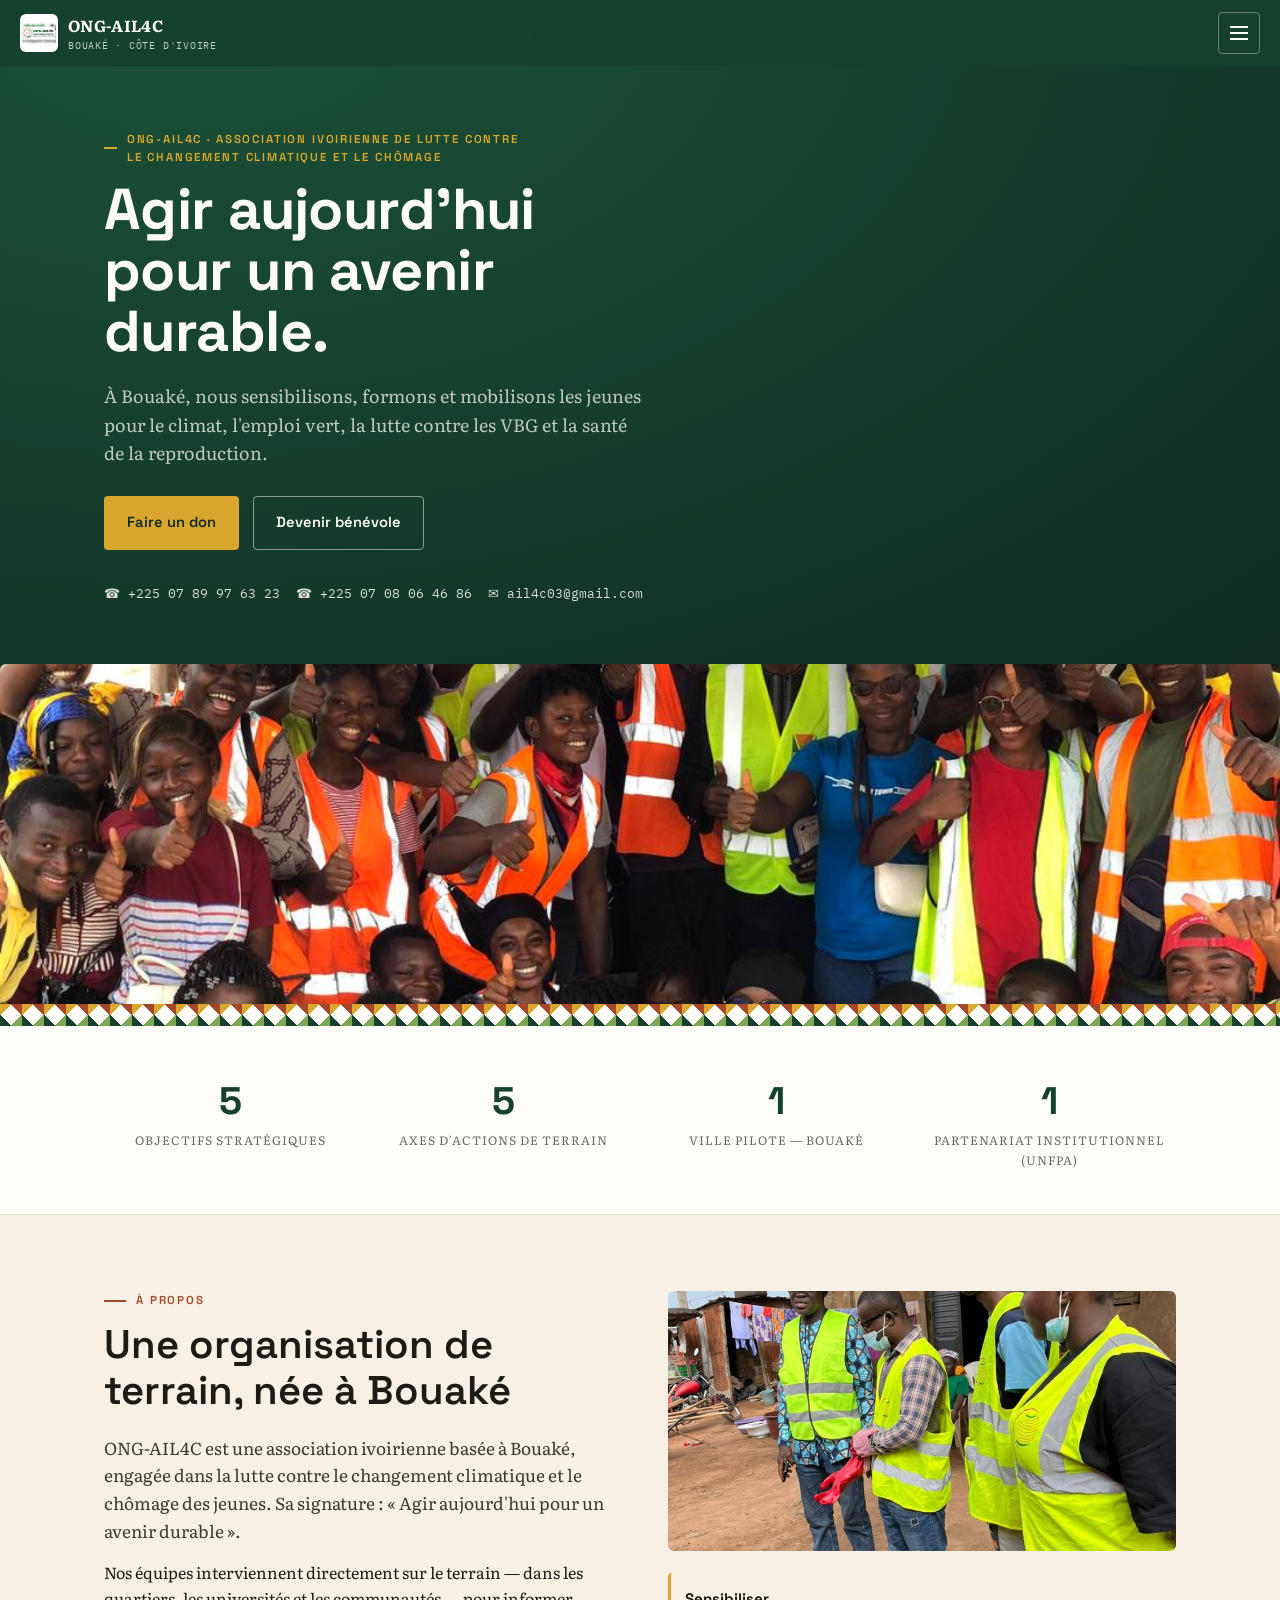
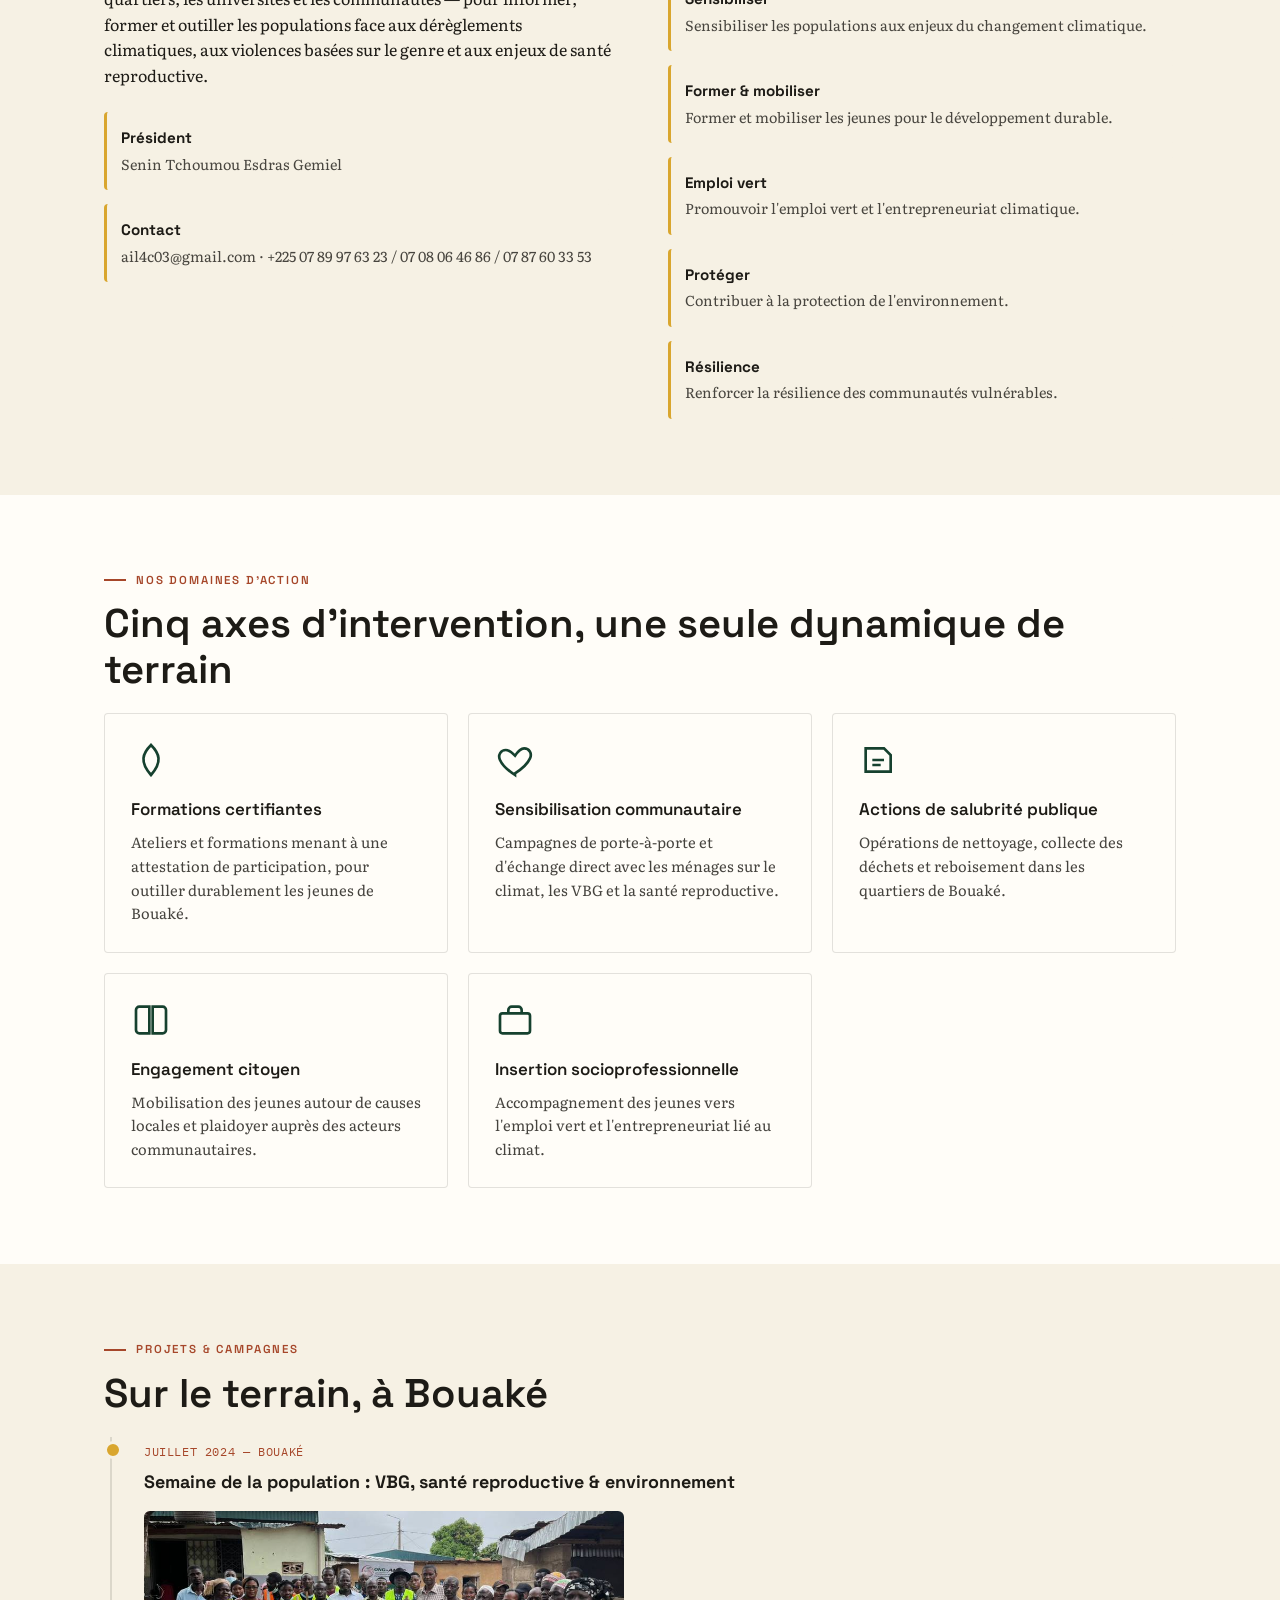
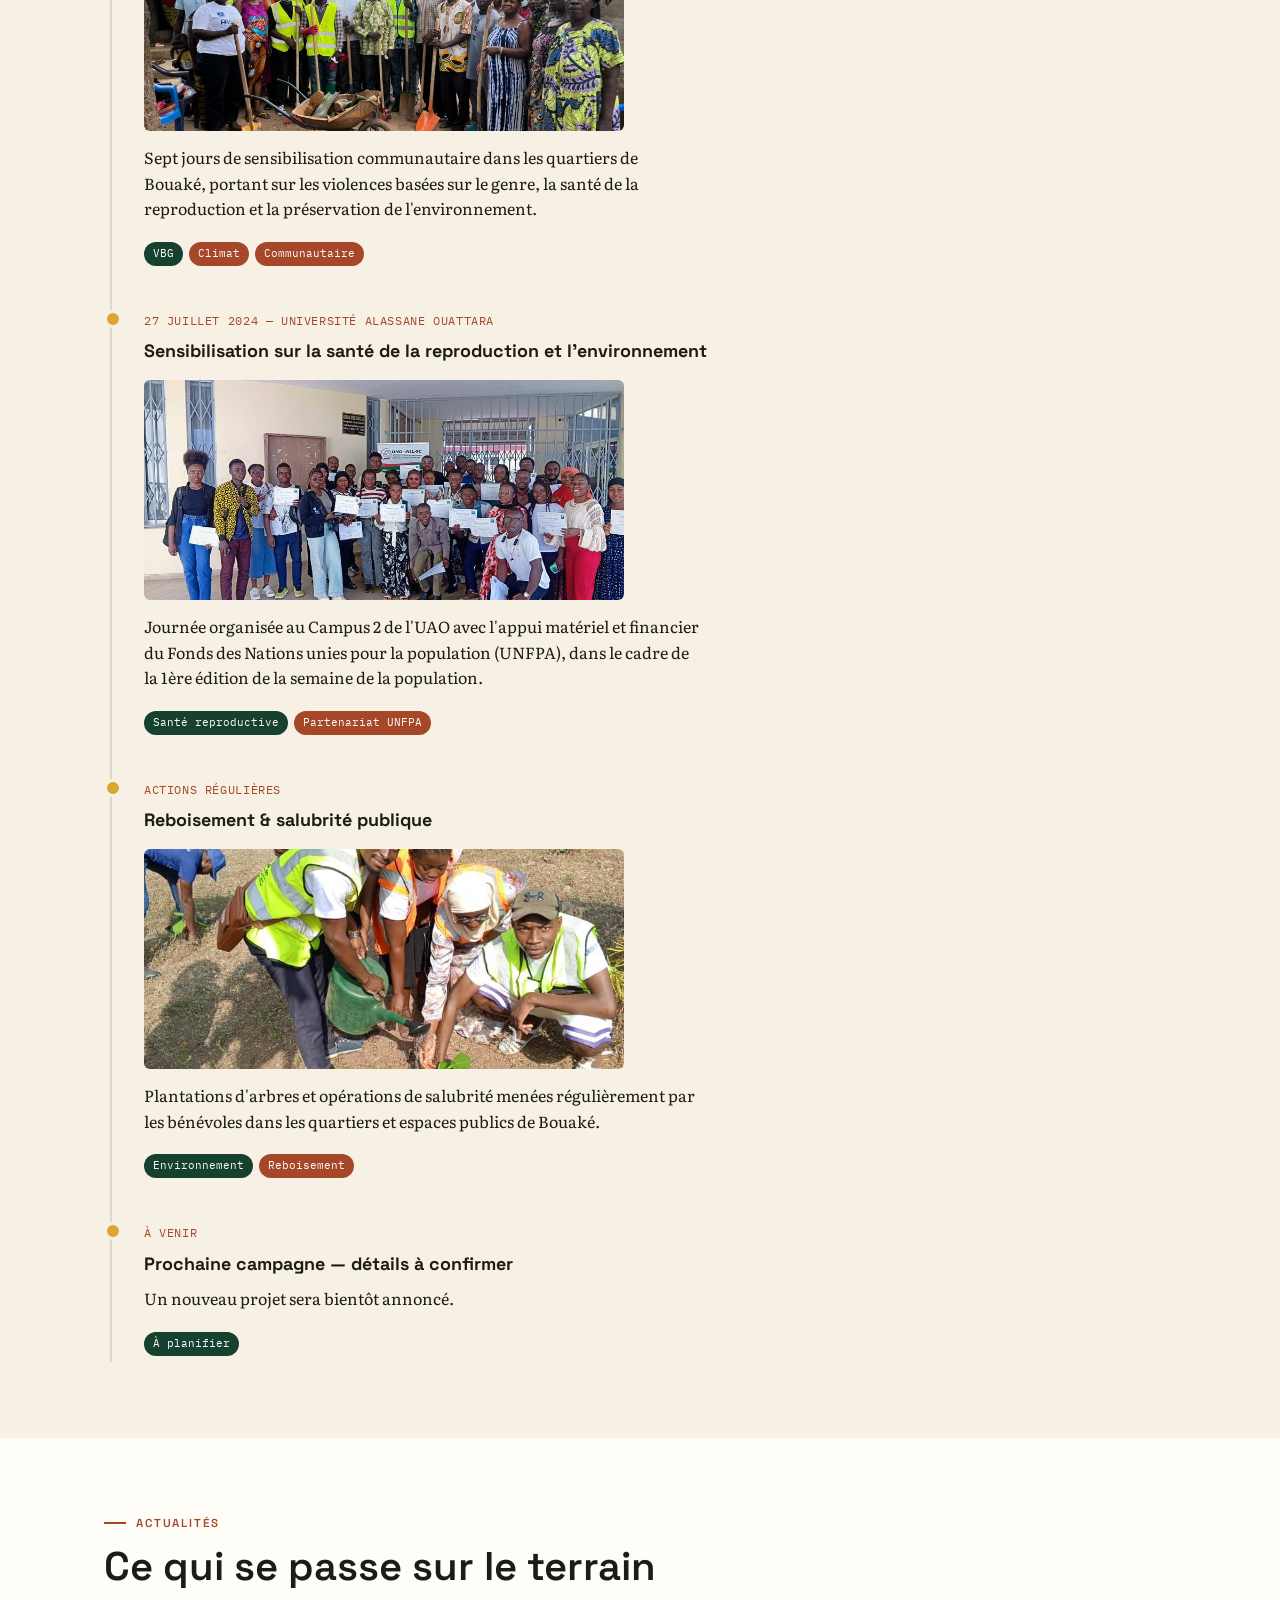
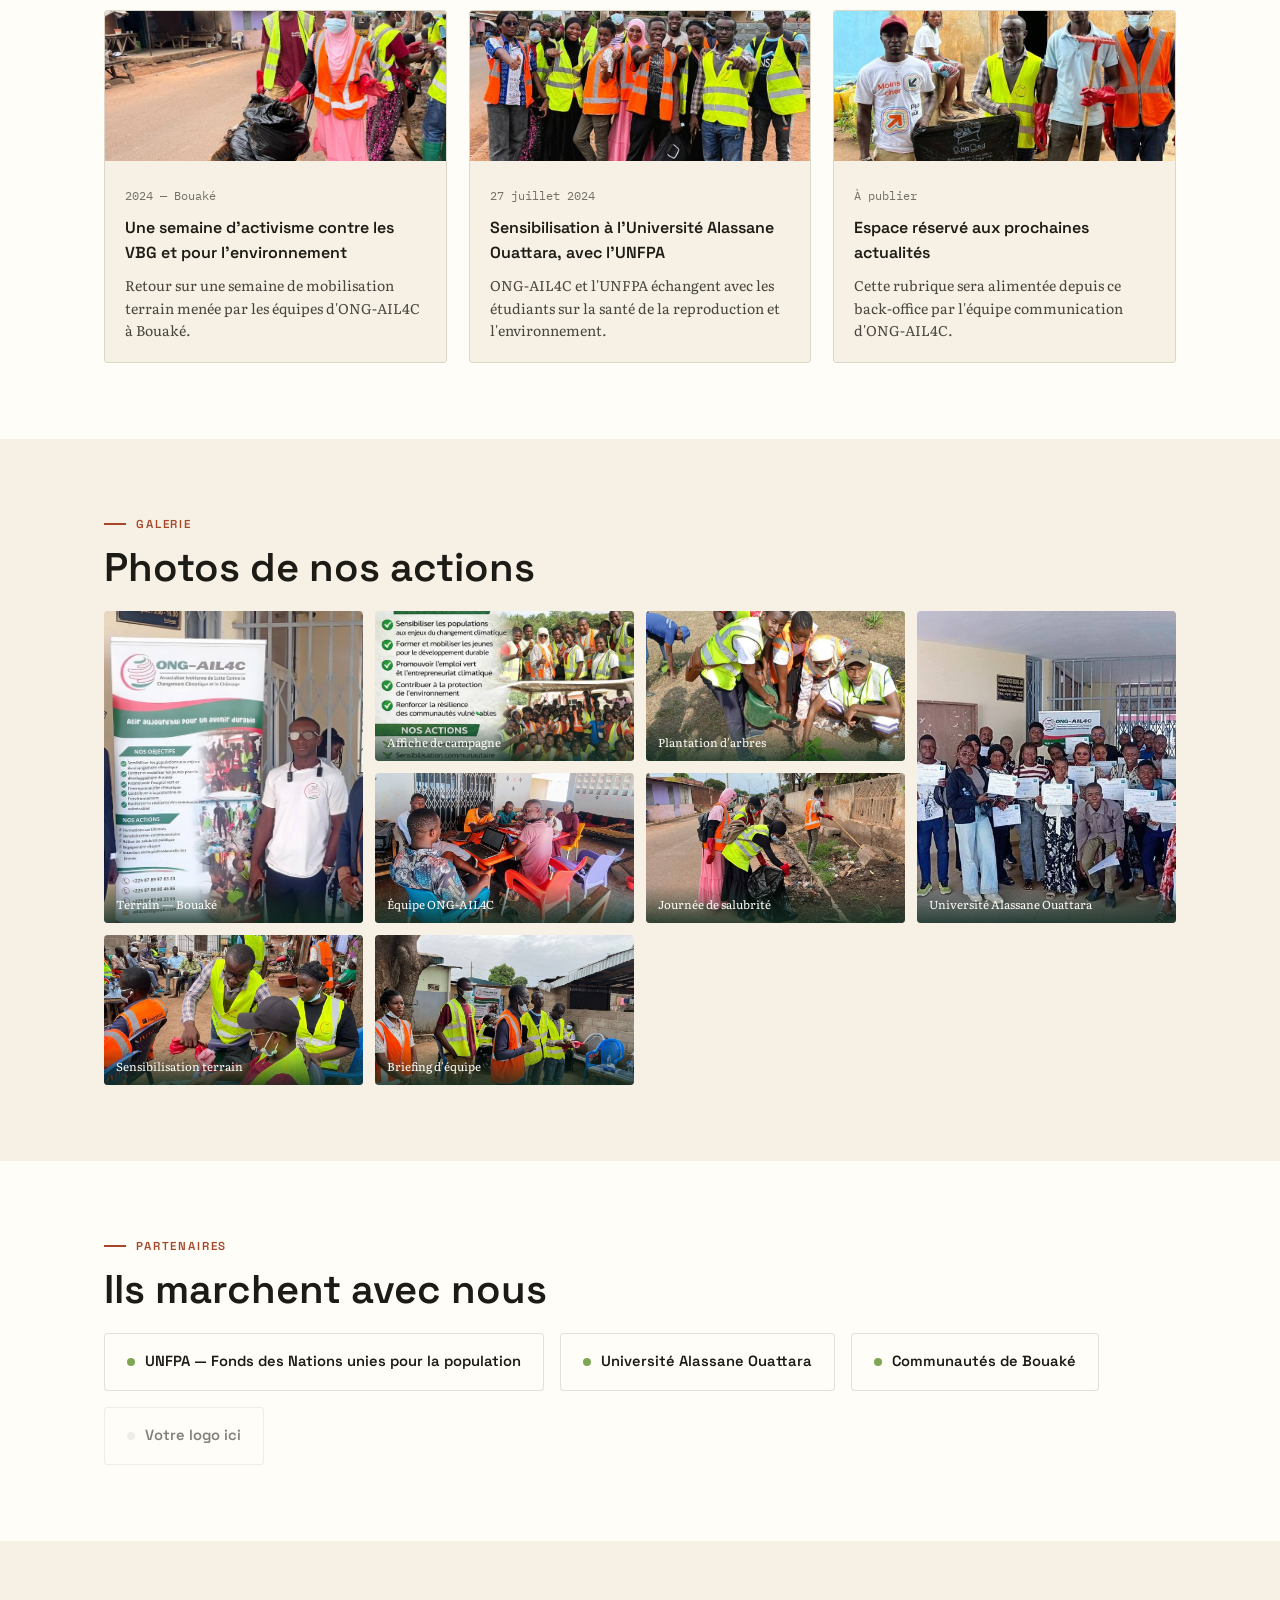
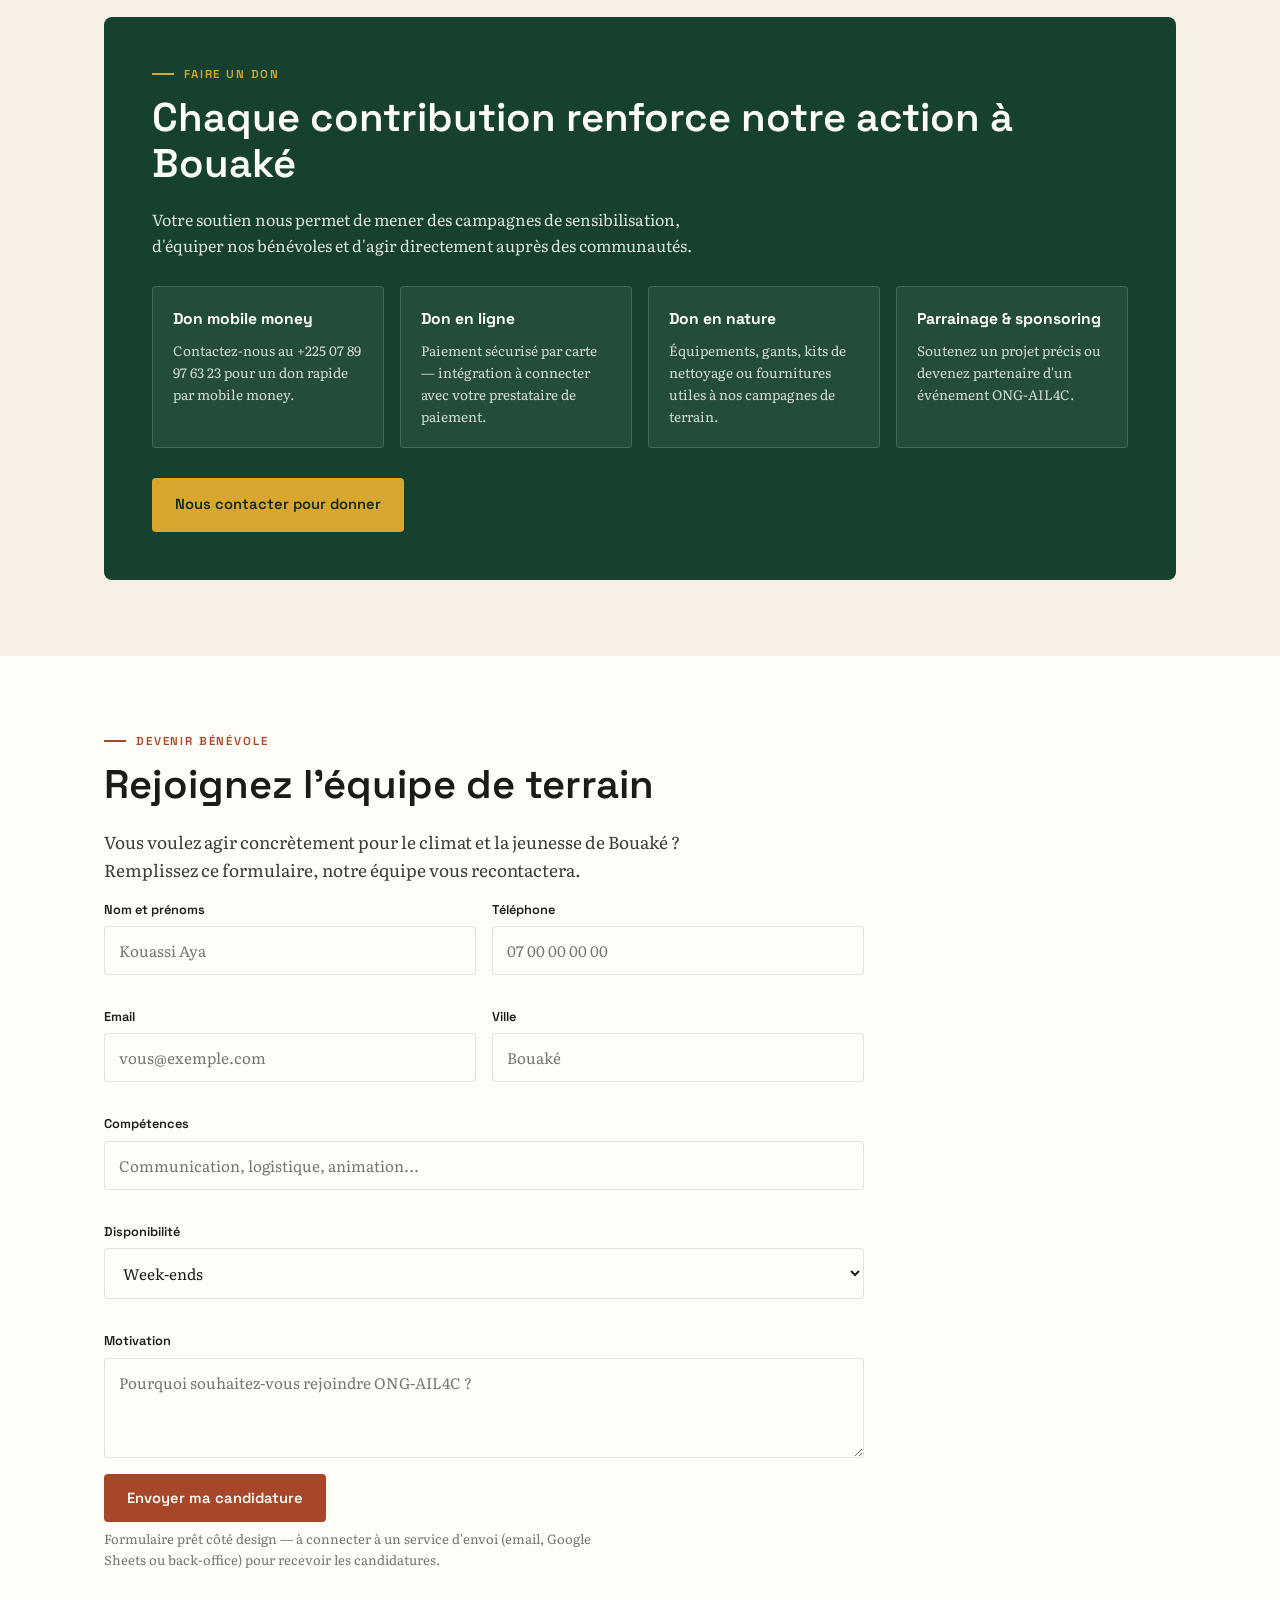
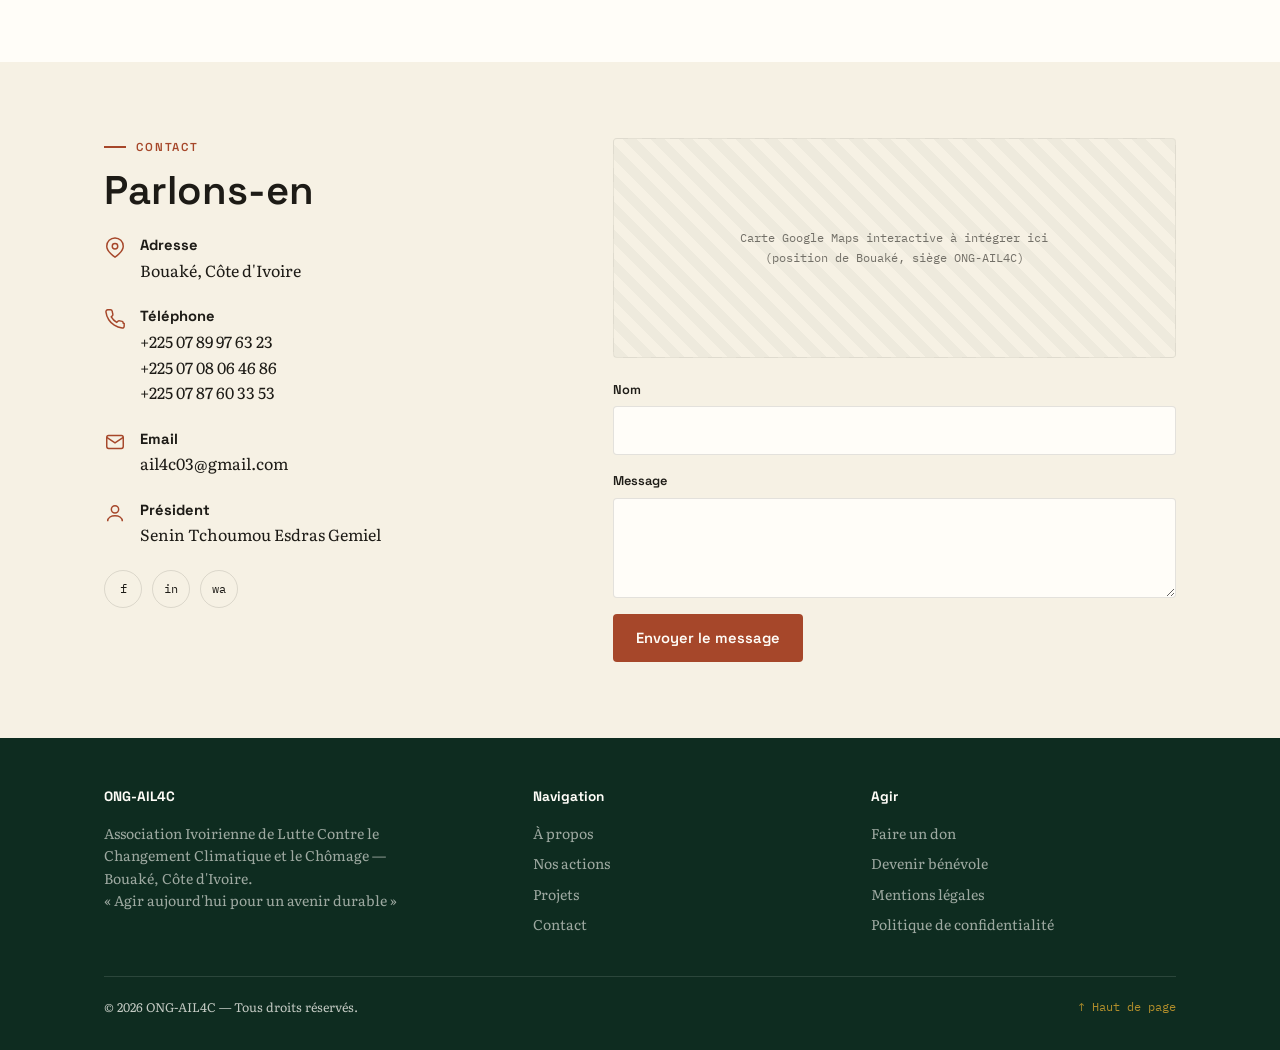
==== index.html @ 6a91950a "Add files via upload" ====
<!DOCTYPE html>
<html lang="fr">
<head>
<meta charset="UTF-8">
<meta name="viewport" content="width=device-width, initial-scale=1.0">
<title>ONG-AIL4C — Association Ivoirienne de Lutte Contre le Changement Climatique et le Chômage</title>
<meta name="description" content="ONG-AIL4C agit à Bouaké pour le climat, l'emploi vert des jeunes, la lutte contre les VBG et la santé de la reproduction.">
<link rel="preconnect" href="https://fonts.googleapis.com">
<link rel="preconnect" href="https://fonts.gstatic.com" crossorigin>
<link href="https://fonts.googleapis.com/css2?family=Space+Grotesk:wght@400;500;600;700&family=Literata:ital,opsz,wght@0,18..144,400;0,18..144,500;0,18..144,600;1,18..144,400&family=IBM+Plex+Mono:wght@400;500&display=swap" rel="stylesheet">
<link rel="stylesheet" href="style.css">
</head>
<body>
<div id="app" style="min-height:100vh;display:flex;align-items:center;justify-content:center;font-family:sans-serif;color:#16412F;">Chargement du site…</div>

<script src="site-template.js"></script>
<script>
  fetch('content.json')
    .then(r => r.json())
    .then(data => {
      const app = document.getElementById('app');
      app.removeAttribute('style');
      app.innerHTML = AIL4C.renderApp(data);
      document.title = data.meta.title;
      const metaDesc = document.querySelector('meta[name="description"]');
      if(metaDesc) metaDesc.setAttribute('content', data.meta.description);
      const favicon = document.createElement('link');
      favicon.rel = 'icon';
      favicon.href = data.images.logo;
      document.head.appendChild(favicon);
      AIL4C.initInteractions(document);
    })
    .catch(err => {
      document.getElementById('app').innerHTML =
        '<p style="padding:40px;font-family:sans-serif;color:#A6472A;">Impossible de charger content.json — vérifiez que ce fichier est bien présent dans le même dossier que index.html sur votre hébergement.</p>';
      console.error(err);
    });
</script>
</body>
</html>
---- style.css ----
:root{
  --forest:#16412F;
  --forest-dark:#0E2C20;
  --gold:#D9A62E;
  --clay:#A6472A;
  --sand:#F6F1E4;
  --paper:#FFFDF8;
  --ink:#1D1B16;
  --leaf:#7FA654;
  --line: rgba(29,27,22,.12);
  --radius: 4px;
}
*{box-sizing:border-box;}
html{scroll-behavior:smooth;}
body{
  margin:0;
  background:var(--sand);
  color:var(--ink);
  font-family:'Literata', serif;
  line-height:1.6;
  -webkit-font-smoothing:antialiased;
}
h1,h2,h3,h4,.eyebrow,.btn,nav,.stat-num{font-family:'Space Grotesk', sans-serif;}
.mono{font-family:'IBM Plex Mono', monospace;}
img,svg{max-width:100%;display:block;}
a{color:inherit;}
.wrap{max-width:1120px;margin:0 auto;padding:0 24px;}
section{position:relative;}
.eyebrow{
  font-size:.72rem; letter-spacing:.16em; text-transform:uppercase;
  color:var(--clay); font-weight:600; margin:0 0 12px;
  display:flex; align-items:center; gap:10px;
}
.eyebrow::before{content:"";width:22px;height:2px;background:var(--clay);display:inline-block;}
h2{font-size:clamp(1.7rem,3.4vw,2.5rem); line-height:1.15; margin:0 0 20px; font-weight:600;}
p{margin:0 0 16px; max-width:62ch;}
.lede{font-size:1.08rem; opacity:.86;}

.kita{
  height:22px; width:100%;
  background:
    linear-gradient(135deg, var(--gold) 25%, transparent 25.5%) 0 0/22px 22px,
    linear-gradient(225deg, var(--clay) 25%, transparent 25.5%) 0 0/22px 22px,
    linear-gradient(45deg, var(--forest) 25%, transparent 25.5%) 0 0/22px 22px,
    linear-gradient(315deg, var(--leaf) 25%, transparent 25.5%) 0 0/22px 22px;
  background-color: var(--paper);
}

.topbar{
  position:fixed; top:0; left:0; right:0; z-index:100;
  display:flex; align-items:center; justify-content:space-between;
  padding:12px 20px; background:rgba(22,65,47,.95); backdrop-filter:blur(6px);
  color:var(--paper);
}
.brand{display:flex; align-items:center; gap:10px; font-weight:700; letter-spacing:.02em; text-decoration:none;}
.brand img{width:38px;height:38px;flex:0 0 auto; border-radius:6px; background:#fff; padding:2px;}
.brand small{display:block; font-family:'IBM Plex Mono',monospace; font-size:.6rem; letter-spacing:.08em; font-weight:400; opacity:.75; text-transform:uppercase;}
.menu-btn{
  background:none; border:1px solid rgba(255,255,255,.35); color:var(--paper);
  width:42px; height:42px; border-radius:var(--radius); cursor:pointer;
  display:flex; flex-direction:column; align-items:center; justify-content:center; gap:4px;
}
.menu-btn span{width:18px; height:2px; background:currentColor; display:block;}

.sidenav{
  position:fixed; top:0; right:0; height:100%; width:min(320px,84vw);
  background:var(--forest-dark); color:var(--paper); z-index:200;
  transform:translateX(100%); transition:transform .35s cubic-bezier(.65,0,.35,1);
  padding:28px 26px; overflow-y:auto;
}
.sidenav.open{transform:translateX(0);}
.sidenav-head{display:flex; justify-content:space-between; align-items:center; margin-bottom:28px;}
.close-btn{background:none;border:none;color:var(--paper);font-size:1.6rem;line-height:1;cursor:pointer;padding:4px 8px;}
.sidenav a{
  display:flex; align-items:baseline; gap:10px;
  text-decoration:none; color:var(--paper); font-size:1.02rem; font-weight:500;
  padding:12px 0; border-bottom:1px solid rgba(255,255,255,.1);
}
.sidenav a .n{font-family:'IBM Plex Mono',monospace; font-size:.7rem; color:var(--gold);}
.sidenav .cta{
  margin-top:22px; display:inline-block; background:var(--gold); color:var(--forest-dark);
  padding:12px 18px; border-radius:var(--radius); font-weight:700; text-align:center; width:100%;
}
.scrim{position:fixed; inset:0; background:rgba(14,44,32,.4); z-index:150; opacity:0; pointer-events:none; transition:opacity .3s;}
.scrim.show{opacity:1; pointer-events:auto;}

.hero{
  background:radial-gradient(120% 90% at 15% 0%, #1c5238 0%, var(--forest) 45%, var(--forest-dark) 100%);
  color:var(--paper); padding:130px 0 0; overflow:hidden; position:relative;
}
.hero .wrap{position:relative; z-index:2; padding-bottom:60px;}
.hero .eyebrow{color:var(--gold);}
.hero .eyebrow::before{background:var(--gold);}
.hero h1{
  font-size:clamp(2.1rem,5.6vw,3.6rem); line-height:1.06; margin:0 0 20px; font-weight:700; letter-spacing:-.01em;
  max-width:15ch;
}
.hero .lede{color:rgba(255,253,248,.85); max-width:54ch; font-size:1.12rem;}
.hero-actions{display:flex; flex-wrap:wrap; gap:14px; margin-top:28px;}
.btn{
  display:inline-flex; align-items:center; gap:8px; padding:14px 22px; border-radius:var(--radius);
  text-decoration:none; font-weight:600; font-size:.92rem; border:1px solid transparent; cursor:pointer;
}
.btn-gold{background:var(--gold); color:var(--forest-dark);}
.btn-outline{border-color:rgba(255,253,248,.5); color:var(--paper);}
.btn-clay{background:var(--clay); color:var(--paper);}
.badge-phone{
  margin-top:34px; display:flex; flex-wrap:wrap; gap:16px;
  font-family:'IBM Plex Mono',monospace; font-size:.8rem; color:var(--paper); opacity:.85;
}
.hero-photo{
  width:100%; height:340px; object-fit:cover; border-radius:6px 6px 0 0;
  filter:saturate(1.05);
}

.stats{background:var(--paper); padding:44px 0; border-bottom:1px solid var(--line);}
.stats-grid{display:grid; grid-template-columns:repeat(4,1fr); gap:20px; text-align:center;}
.stat-num{font-size:clamp(1.6rem,4vw,2.4rem); font-weight:700; color:var(--forest);}
.stat-label{font-size:.76rem; text-transform:uppercase; letter-spacing:.08em; color:var(--ink); opacity:.65;}

.section{padding:76px 0;}
.section-alt{background:var(--paper);}

.about-grid{display:grid; grid-template-columns:1fr 1fr; gap:56px; align-items:start;}
.about-photo{border-radius:6px; overflow:hidden; margin-bottom:22px;}
.about-photo img{width:100%; height:260px; object-fit:cover;}
.value-list{list-style:none; margin:0; padding:0; display:grid; gap:14px;}
.value-list li{display:flex; gap:12px; align-items:flex-start; padding:14px; background:var(--sand); border-left:3px solid var(--gold); border-radius:var(--radius);}
.value-list strong{display:block; font-family:'Space Grotesk',sans-serif; font-size:.95rem;}
.value-list span{font-size:.9rem; opacity:.8;}

.cards{display:grid; grid-template-columns:repeat(3,1fr); gap:20px;}
.card{
  background:var(--paper); border:1px solid var(--line); border-radius:var(--radius);
  padding:26px; transition:transform .25s ease, box-shadow .25s ease;
}
.card:hover{transform:translateY(-4px); box-shadow:0 14px 30px -18px rgba(22,65,47,.4);}
.card .icon{width:40px;height:40px;color:var(--forest); margin-bottom:16px;}
.card h3{font-size:1.06rem; margin:0 0 8px; font-weight:600;}
.card p{font-size:.92rem; margin:0; opacity:.82;}

.timeline{border-left:2px solid var(--line); margin-left:6px; padding-left:32px; display:grid; gap:34px;}
.t-item{position:relative;}
.t-item::before{
  content:""; position:absolute; left:-40px; top:4px; width:12px; height:12px;
  background:var(--gold); border-radius:50%; border:3px solid var(--sand);
}
.t-date{font-family:'IBM Plex Mono',monospace; font-size:.76rem; color:var(--clay); text-transform:uppercase; letter-spacing:.05em;}
.t-item h3{margin:6px 0 8px; font-size:1.12rem;}
.t-item .t-photo{margin:14px 0; border-radius:6px; overflow:hidden; max-width:480px;}
.t-item .t-photo img{width:100%; height:220px; object-fit:cover;}
.tag{display:inline-block; font-size:.7rem; font-family:'IBM Plex Mono',monospace; background:var(--forest); color:var(--paper); padding:3px 9px; border-radius:20px; margin:0 6px 6px 0;}
.tag-alt{background:var(--clay);}
.tag-soon{background:transparent; border:1px dashed var(--ink); color:var(--ink); opacity:.6;}

.news-grid{display:grid; grid-template-columns:repeat(3,1fr); gap:22px;}
.news-card{background:var(--sand); border-radius:var(--radius); overflow:hidden; border:1px solid var(--line);}
.news-thumb{height:150px;}
.news-thumb img{width:100%; height:100%; object-fit:cover;}
.news-body{padding:20px;}
.news-date{font-family:'IBM Plex Mono',monospace; font-size:.72rem; opacity:.6;}
.news-card h3{font-size:1rem; margin:8px 0; font-weight:600;}
.news-card p{font-size:.88rem; opacity:.8; margin:0;}

.gallery{display:grid; grid-template-columns:repeat(4,1fr); grid-auto-rows:150px; gap:12px;}
.g-item{border-radius:var(--radius); position:relative; overflow:hidden;}
.g-item.tall{grid-row:span 2;}
.g-item img{width:100%; height:100%; object-fit:cover; transition:transform .4s ease;}
.g-item:hover img{transform:scale(1.06);}
.g-caption{position:absolute; bottom:0; left:0; right:0; padding:10px 12px; font-size:.72rem; color:var(--paper); background:linear-gradient(to top, rgba(14,44,32,.8), transparent);}

.partners-row{display:flex; flex-wrap:wrap; gap:16px;}
.partner-chip{
  border:1px solid var(--line); border-radius:var(--radius); padding:16px 22px;
  font-family:'Space Grotesk',sans-serif; font-weight:600; font-size:.92rem;
  display:flex; align-items:center; gap:10px; background:var(--paper);
}
.partner-chip .dot{width:8px;height:8px;border-radius:50%;background:var(--leaf);}

.give{background:var(--forest); color:var(--paper); border-radius:8px; padding:48px; position:relative; overflow:hidden;}
.give .eyebrow{color:var(--gold);}
.give .eyebrow::before{background:var(--gold);}
.give h2{color:var(--paper);}
.give-grid{display:grid; grid-template-columns:repeat(4,1fr); gap:16px; margin-top:28px;}
.give-opt{background:rgba(255,253,248,.06); border:1px solid rgba(255,253,248,.15); border-radius:var(--radius); padding:20px;}
.give-opt h4{margin:0 0 8px; font-size:.98rem; font-family:'Space Grotesk',sans-serif;}
.give-opt p{font-size:.85rem; opacity:.8; margin:0;}

.form-grid{display:grid; grid-template-columns:1fr 1fr; gap:16px;}
.field{display:flex; flex-direction:column; gap:6px; margin-bottom:16px;}
.field.full{grid-column:1/-1;}
label{font-size:.8rem; font-weight:600; font-family:'Space Grotesk',sans-serif;}
input,select,textarea{
  font-family:'Literata',serif; font-size:.95rem; padding:12px 14px; border:1px solid var(--line);
  border-radius:var(--radius); background:var(--paper); color:var(--ink);
}
textarea{resize:vertical; min-height:100px;}
input:focus,select:focus,textarea:focus{outline:2px solid var(--gold); outline-offset:1px;}
.form-note{font-size:.82rem; opacity:.6; margin-top:6px;}
.toast{
  display:none; margin-top:16px; padding:14px 16px; background:var(--leaf); color:var(--forest-dark);
  border-radius:var(--radius); font-size:.9rem; font-weight:600;
}
.toast.show{display:block;}

.contact-grid{display:grid; grid-template-columns:.9fr 1.1fr; gap:48px;}
.contact-info-item{display:flex; gap:14px; margin-bottom:22px; align-items:flex-start;}
.contact-info-item .ic{width:22px;height:22px; color:var(--clay); flex:0 0 auto; margin-top:3px;}
.contact-info-item strong{display:block; font-family:'Space Grotesk',sans-serif; font-size:.92rem;}
.map-placeholder{
  height:220px; border-radius:var(--radius); background:
    repeating-linear-gradient(45deg, rgba(22,65,47,.06) 0 10px, transparent 10px 20px), var(--sand);
  border:1px solid var(--line); display:flex; align-items:center; justify-content:center;
  font-family:'IBM Plex Mono',monospace; font-size:.78rem; color:var(--ink); opacity:.6; text-align:center; padding:20px;
}
.social-row{display:flex; gap:10px; margin-top:20px;}
.social-row a{
  width:38px; height:38px; border-radius:50%; border:1px solid var(--line);
  display:flex; align-items:center; justify-content:center; text-decoration:none;
  font-family:'IBM Plex Mono',monospace; font-size:.75rem;
}

footer{background:var(--forest-dark); color:rgba(255,253,248,.75); padding:48px 0 26px;}
.footer-grid{display:grid; grid-template-columns:1.3fr 1fr 1fr; gap:32px; margin-bottom:32px;}
footer h4{color:var(--paper); font-size:.85rem; margin:0 0 14px; font-family:'Space Grotesk',sans-serif;}
footer a{text-decoration:none; opacity:.8; font-size:.88rem; display:block; margin-bottom:8px;}
footer a:hover{opacity:1;}
.footer-bottom{border-top:1px solid rgba(255,253,248,.12); padding-top:20px; font-size:.78rem; display:flex; justify-content:space-between; flex-wrap:wrap; gap:10px;}
.to-top{color:var(--gold); text-decoration:none; font-family:'IBM Plex Mono',monospace; font-size:.75rem;}

@media (max-width:880px){
  .stats-grid{grid-template-columns:repeat(2,1fr);}
  .about-grid{grid-template-columns:1fr; gap:36px;}
  .cards{grid-template-columns:1fr 1fr;}
  .news-grid{grid-template-columns:1fr;}
  .gallery{grid-template-columns:repeat(2,1fr);}
  .give-grid{grid-template-columns:1fr 1fr;}
  .form-grid{grid-template-columns:1fr;}
  .contact-grid{grid-template-columns:1fr;}
  .footer-grid{grid-template-columns:1fr;}
  .give{padding:30px;}
}
@media (max-width:520px){
  .cards{grid-template-columns:1fr;}
  .give-grid{grid-template-columns:1fr;}
  .stats-grid{grid-template-columns:1fr 1fr;}
}
@media (prefers-reduced-motion: reduce){
  html{scroll-behavior:auto;}
  .card,.sidenav{transition:none;}
}
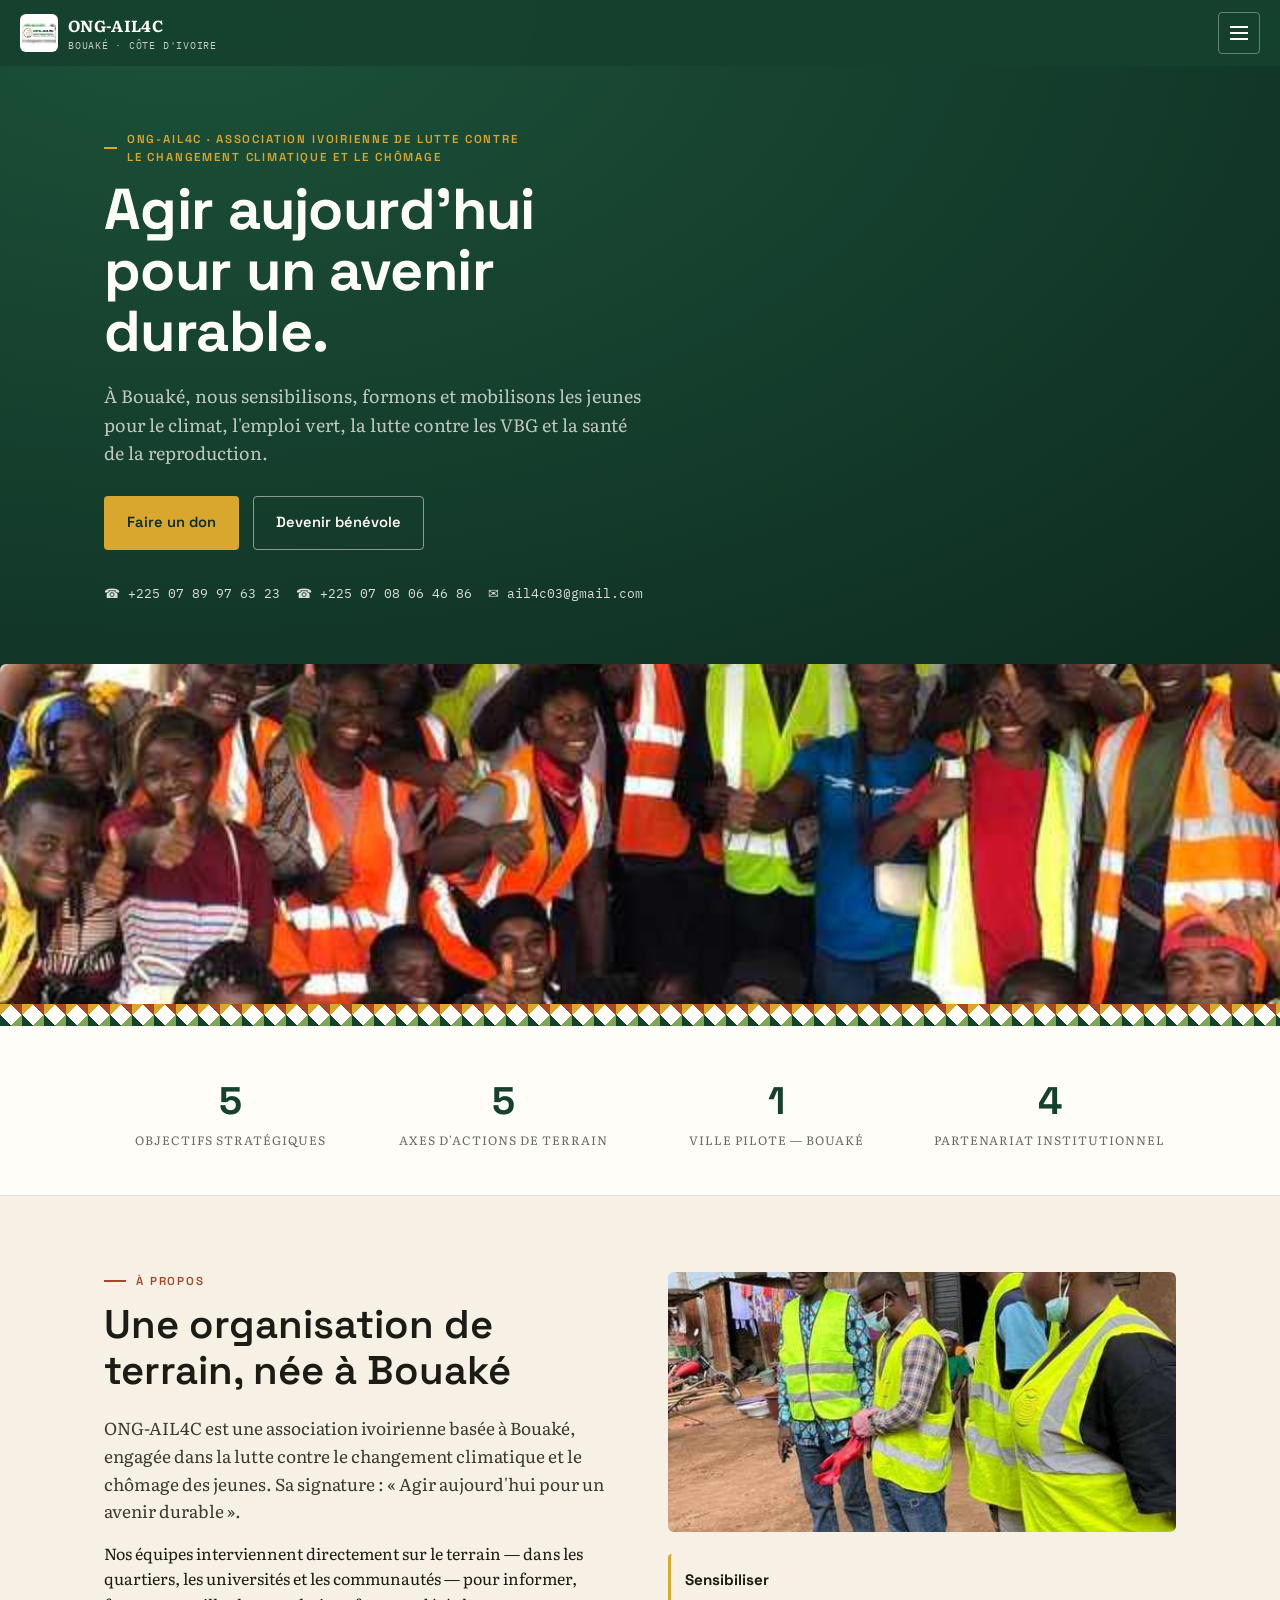
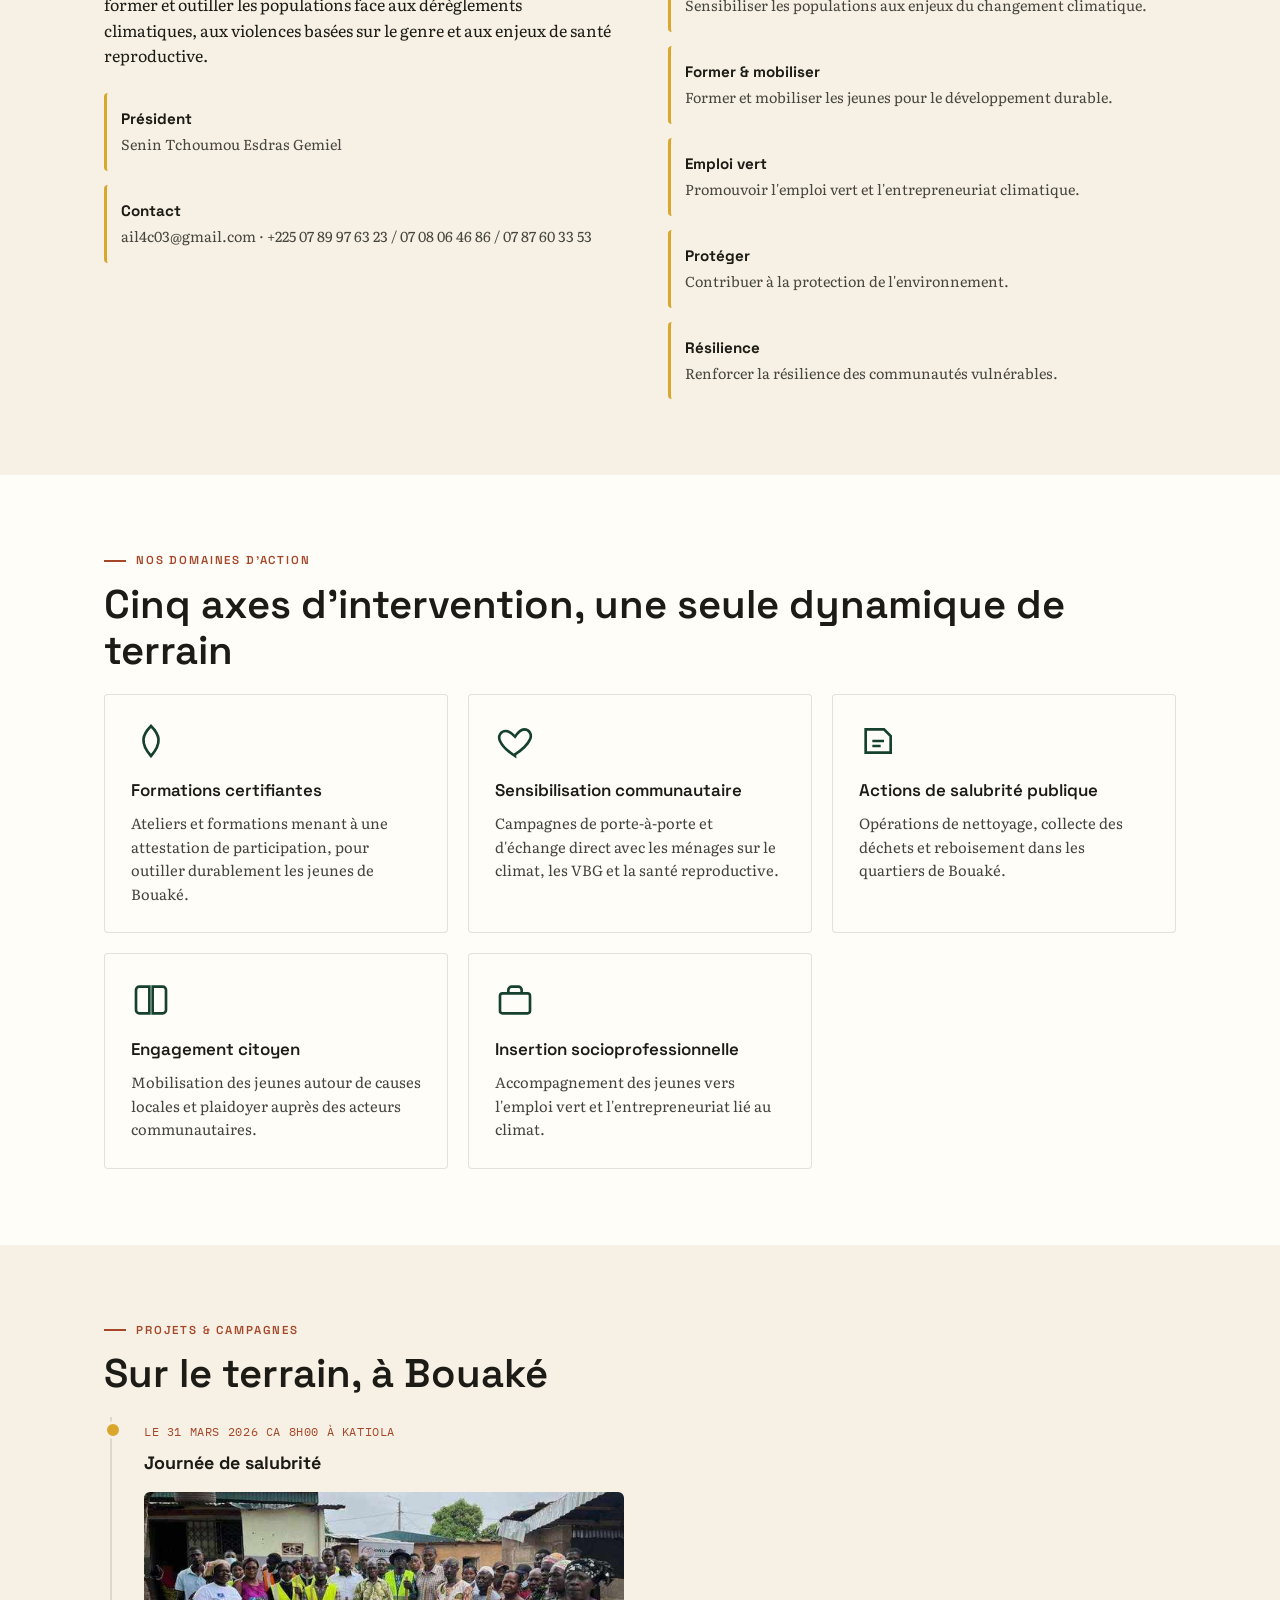
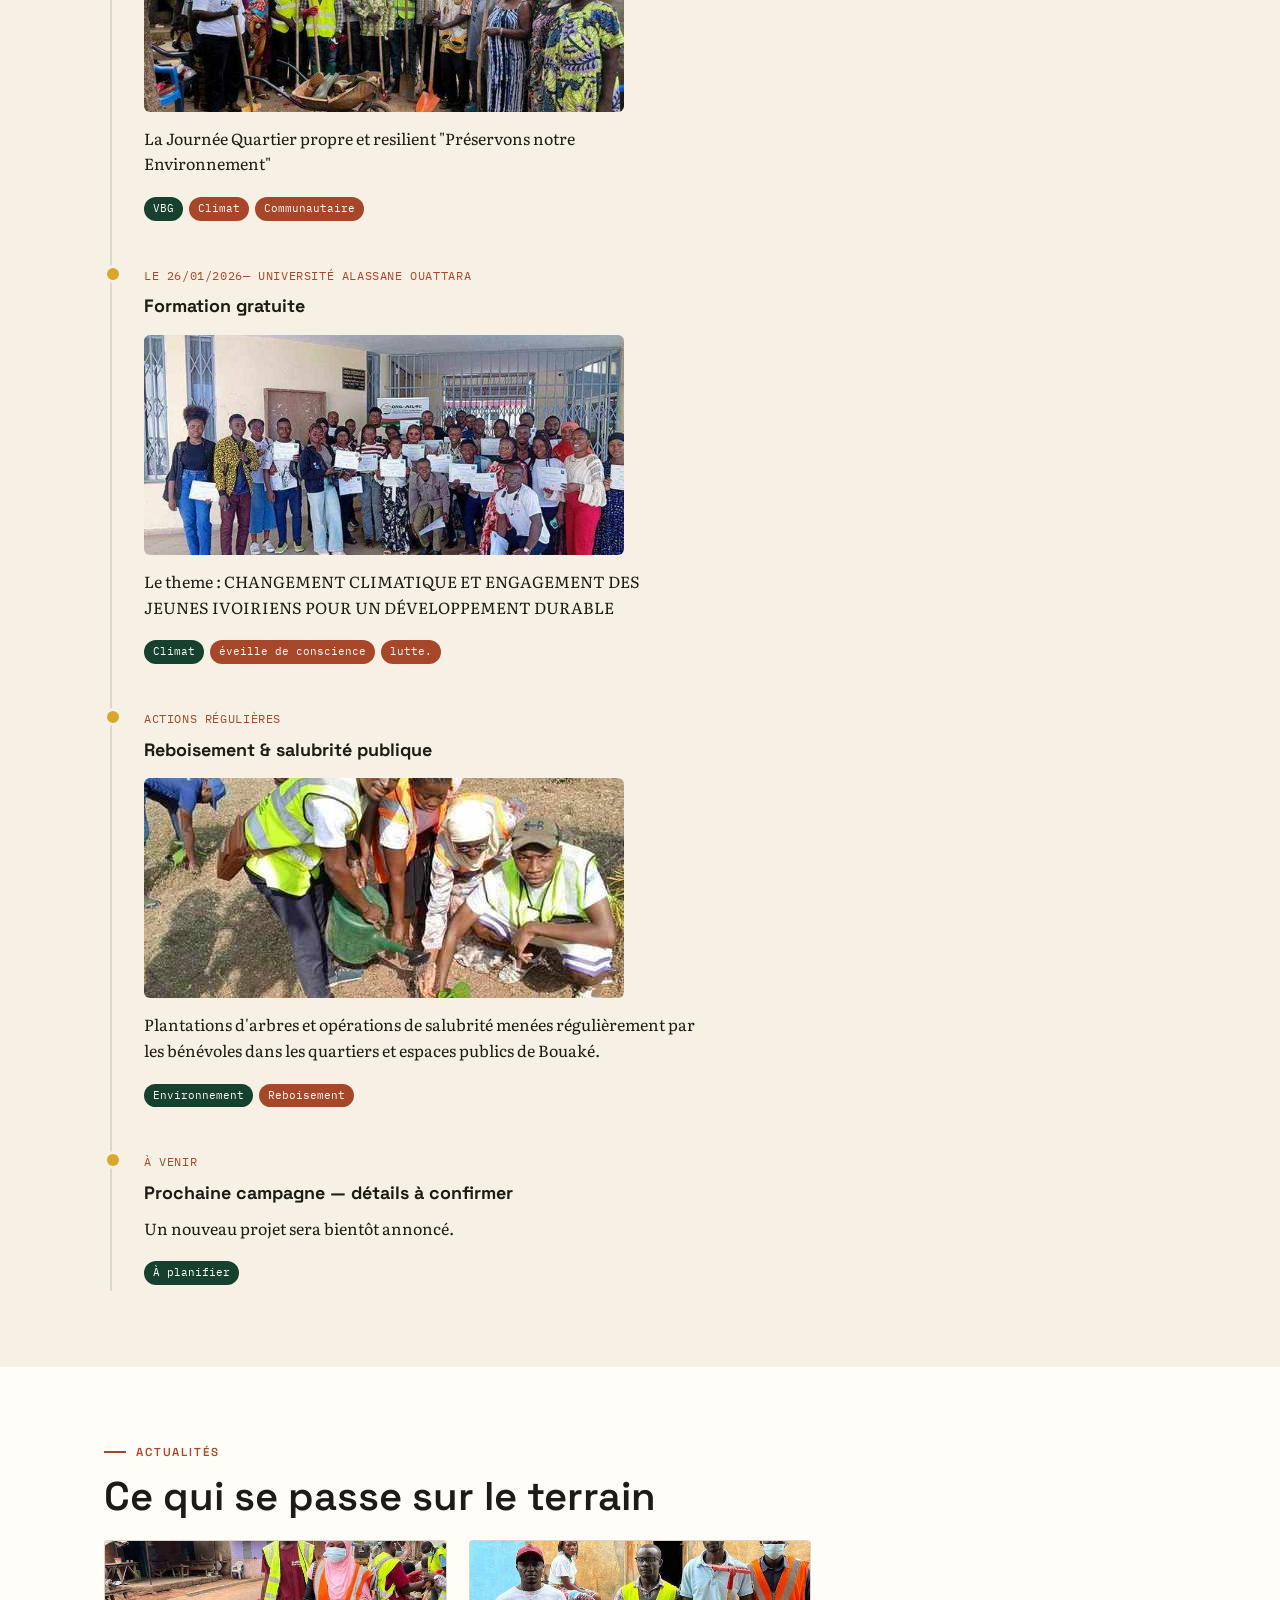
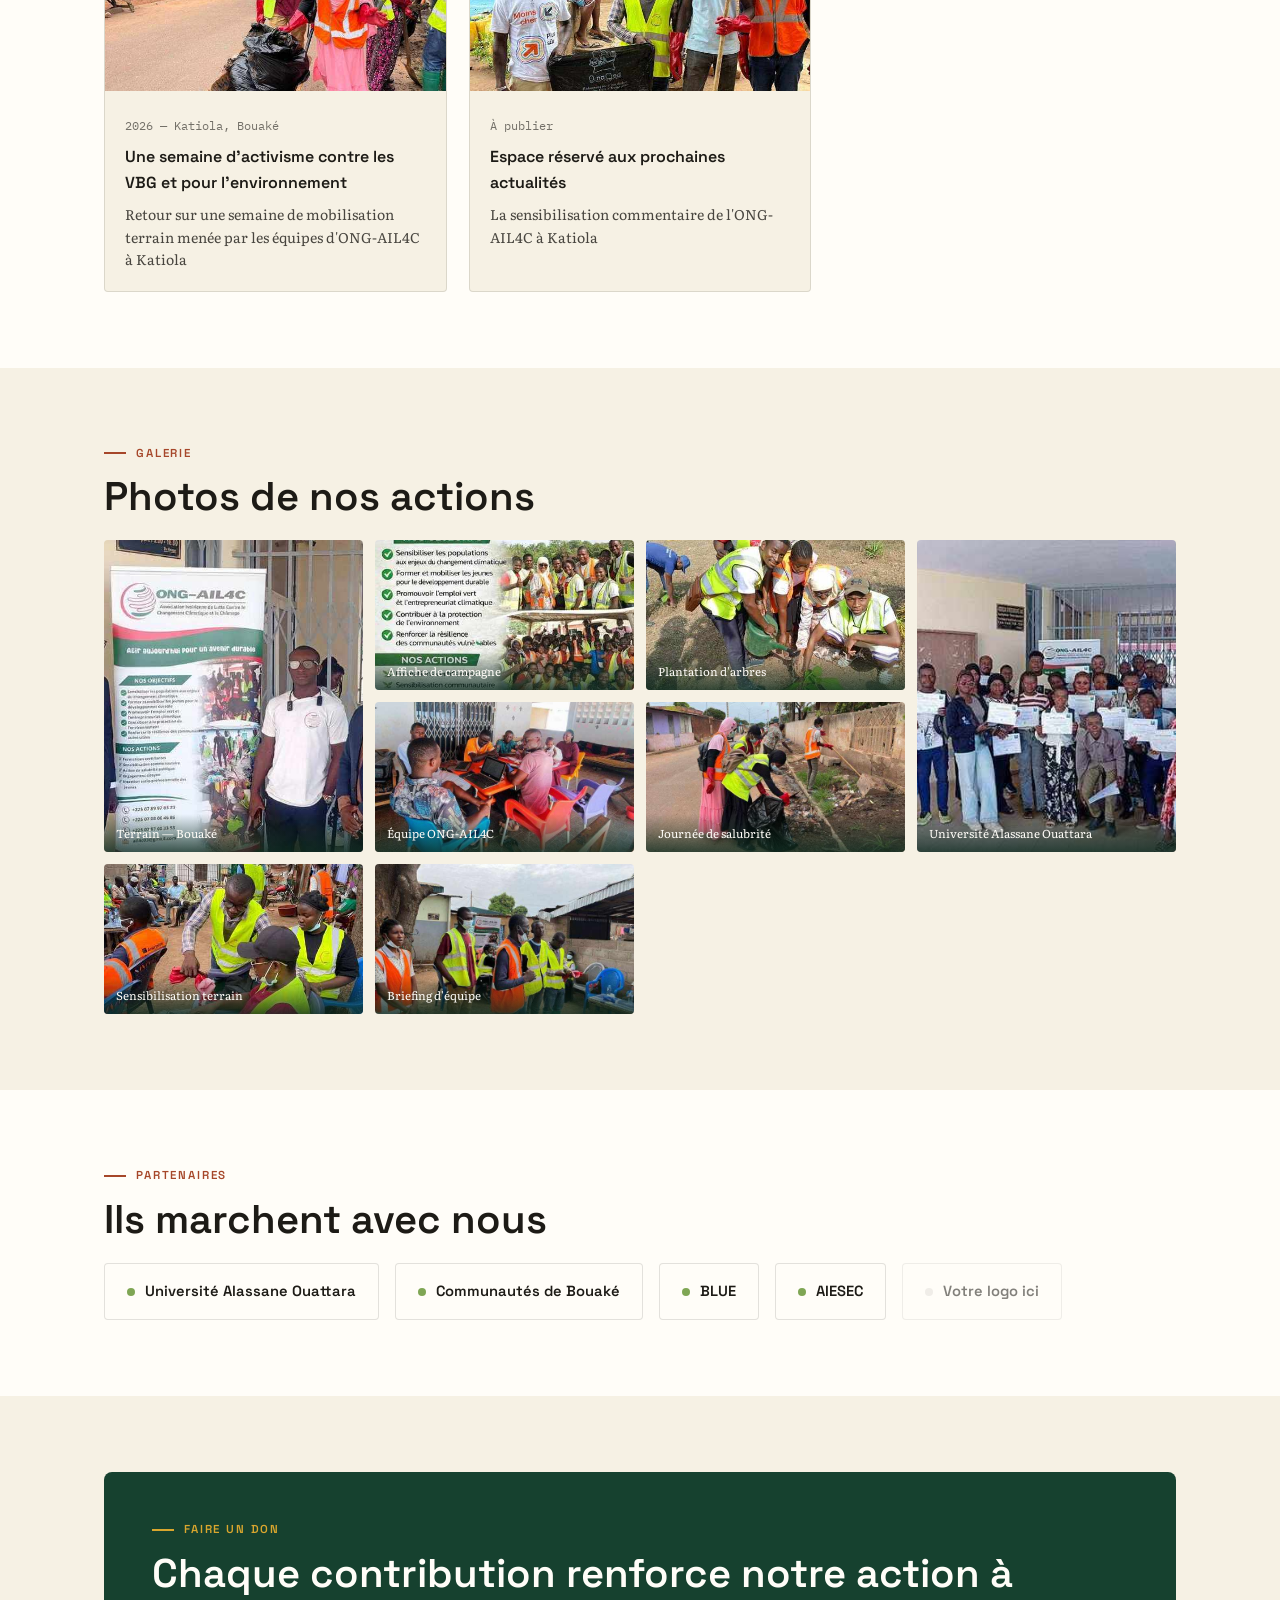
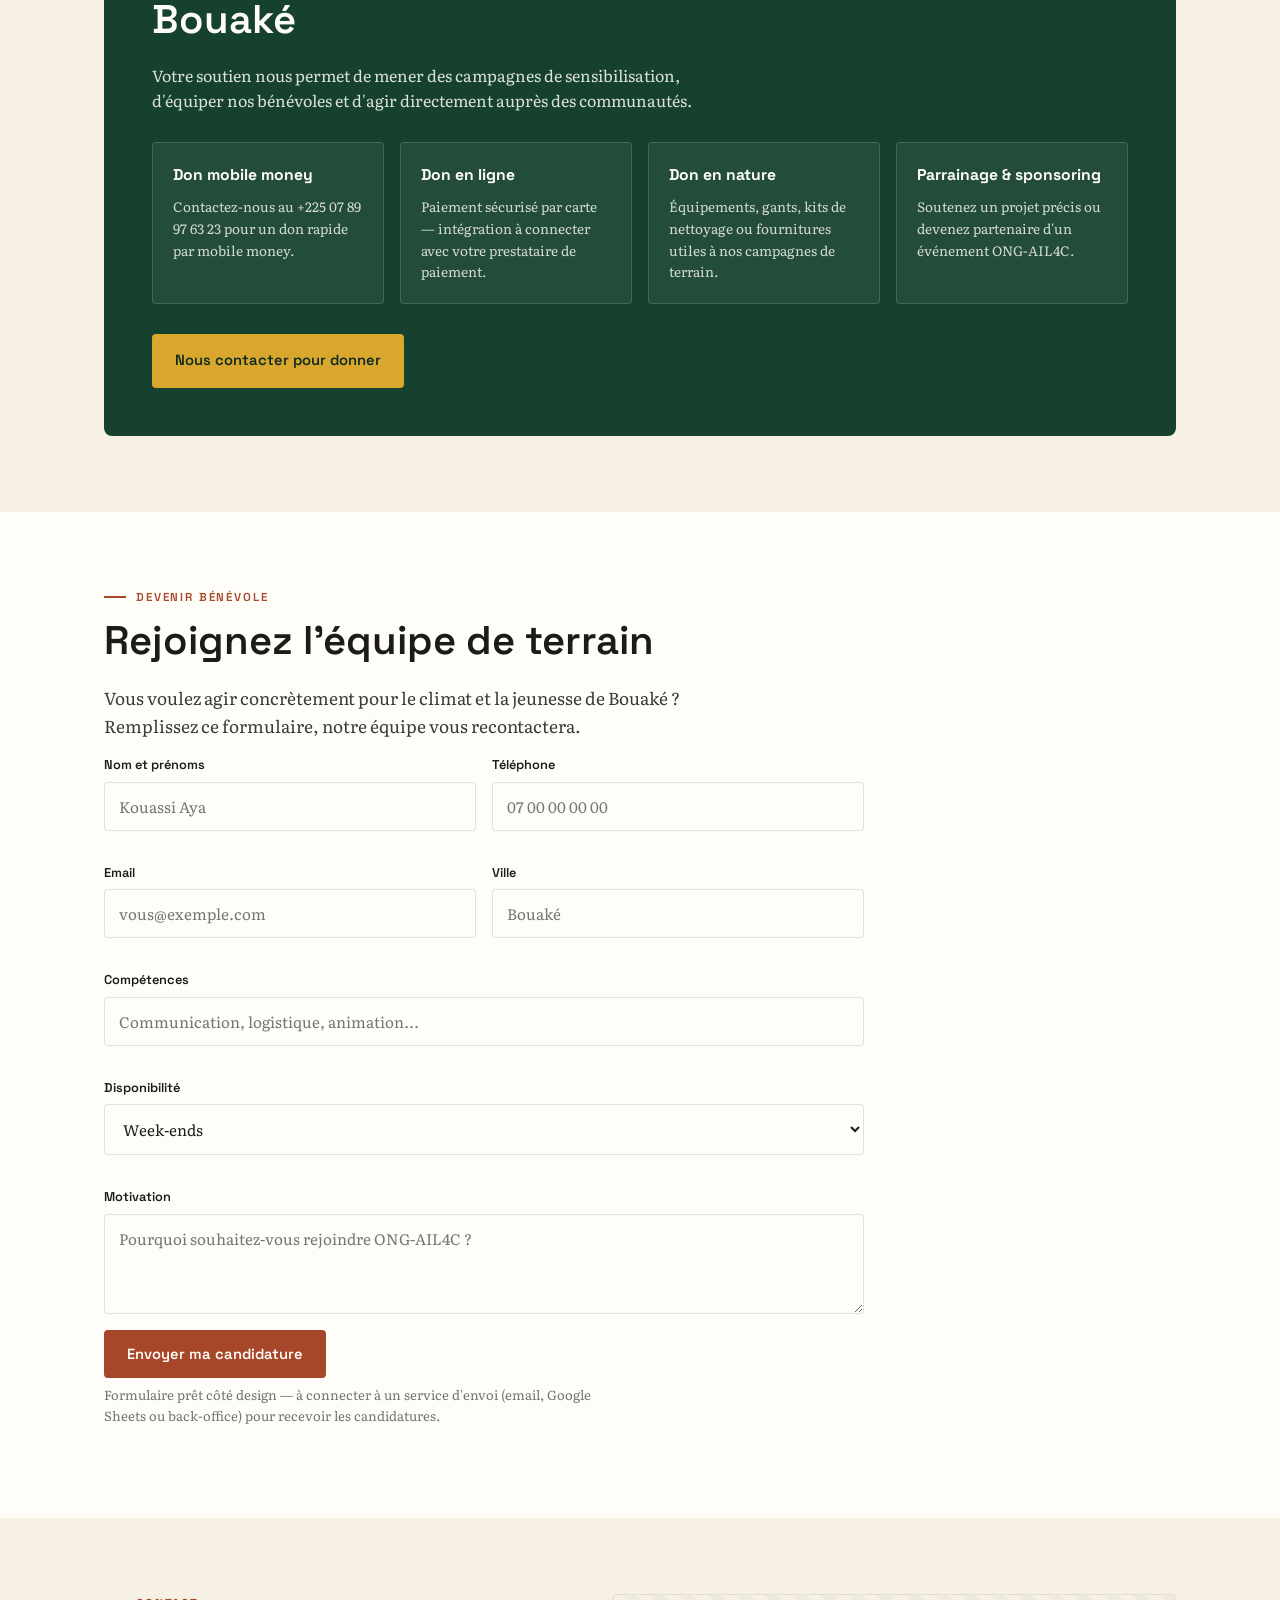
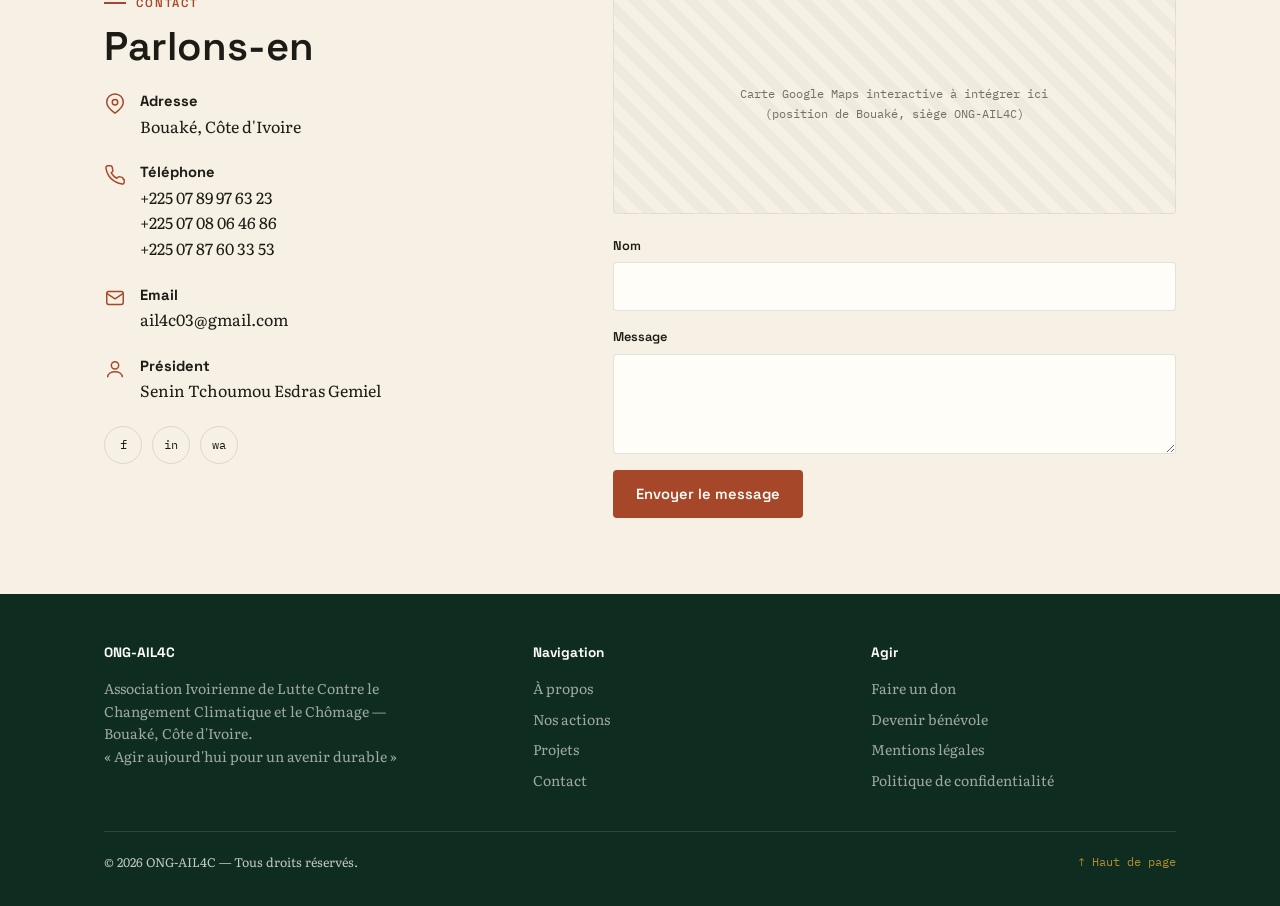
==== commit 8dcb5b59: "Update index.html" ====
--- a/index.html
+++ b/index.html
@@ -1,6 +1,7 @@
 <!DOCTYPE html>
 <html lang="fr">
 <head>
+<meta name="google-site-verification" content="TiZFfxi6KWBYBANfvoGGcSJErQu2JKVt8MiRKEJCc9c" />
 <meta charset="UTF-8">
 <meta name="viewport" content="width=device-width, initial-scale=1.0">
 <title>ONG-AIL4C — Association Ivoirienne de Lutte Contre le Changement Climatique et le Chômage</title>
@@ -15,7 +16,7 @@
 
 <script src="site-template.js"></script>
 <script>
-  fetch('content.json')
+  fetch('content.json?v=' + Date.now())
     .then(r => r.json())
     .then(data => {
       const app = document.getElementById('app');
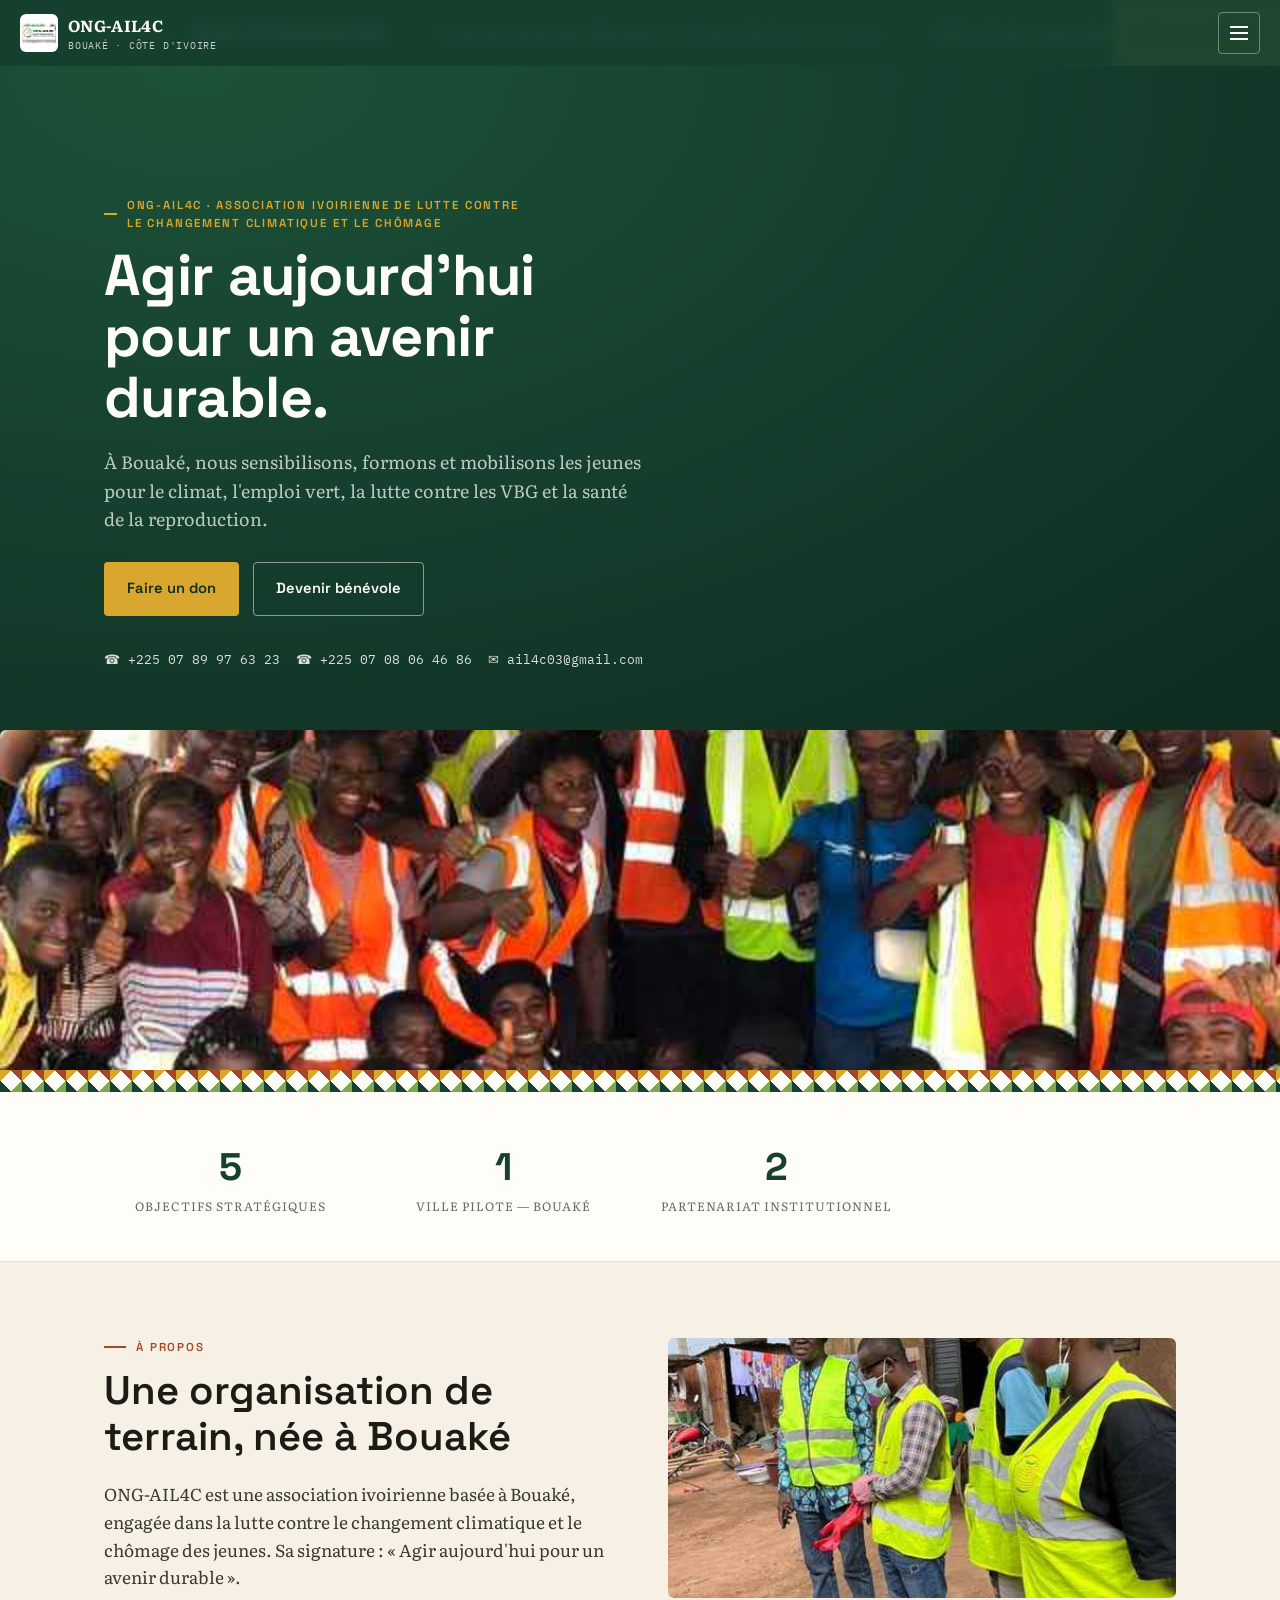
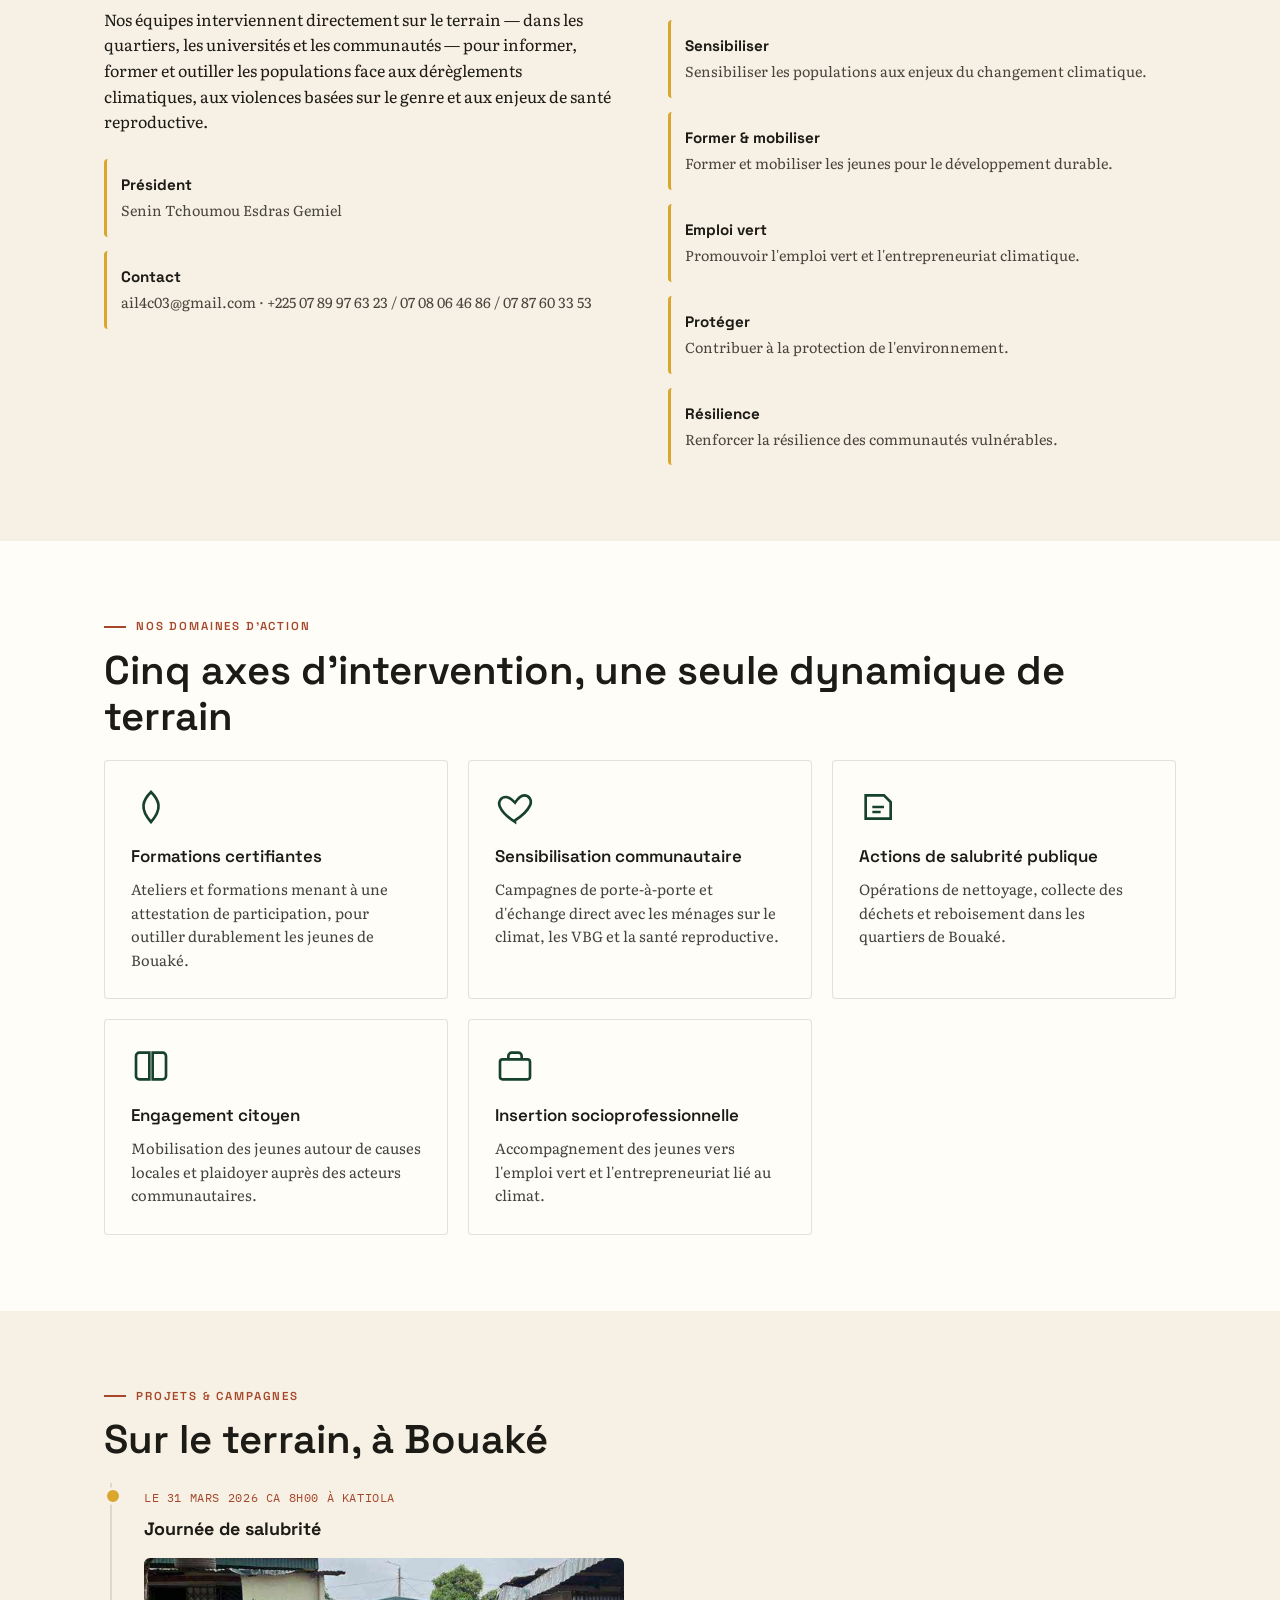
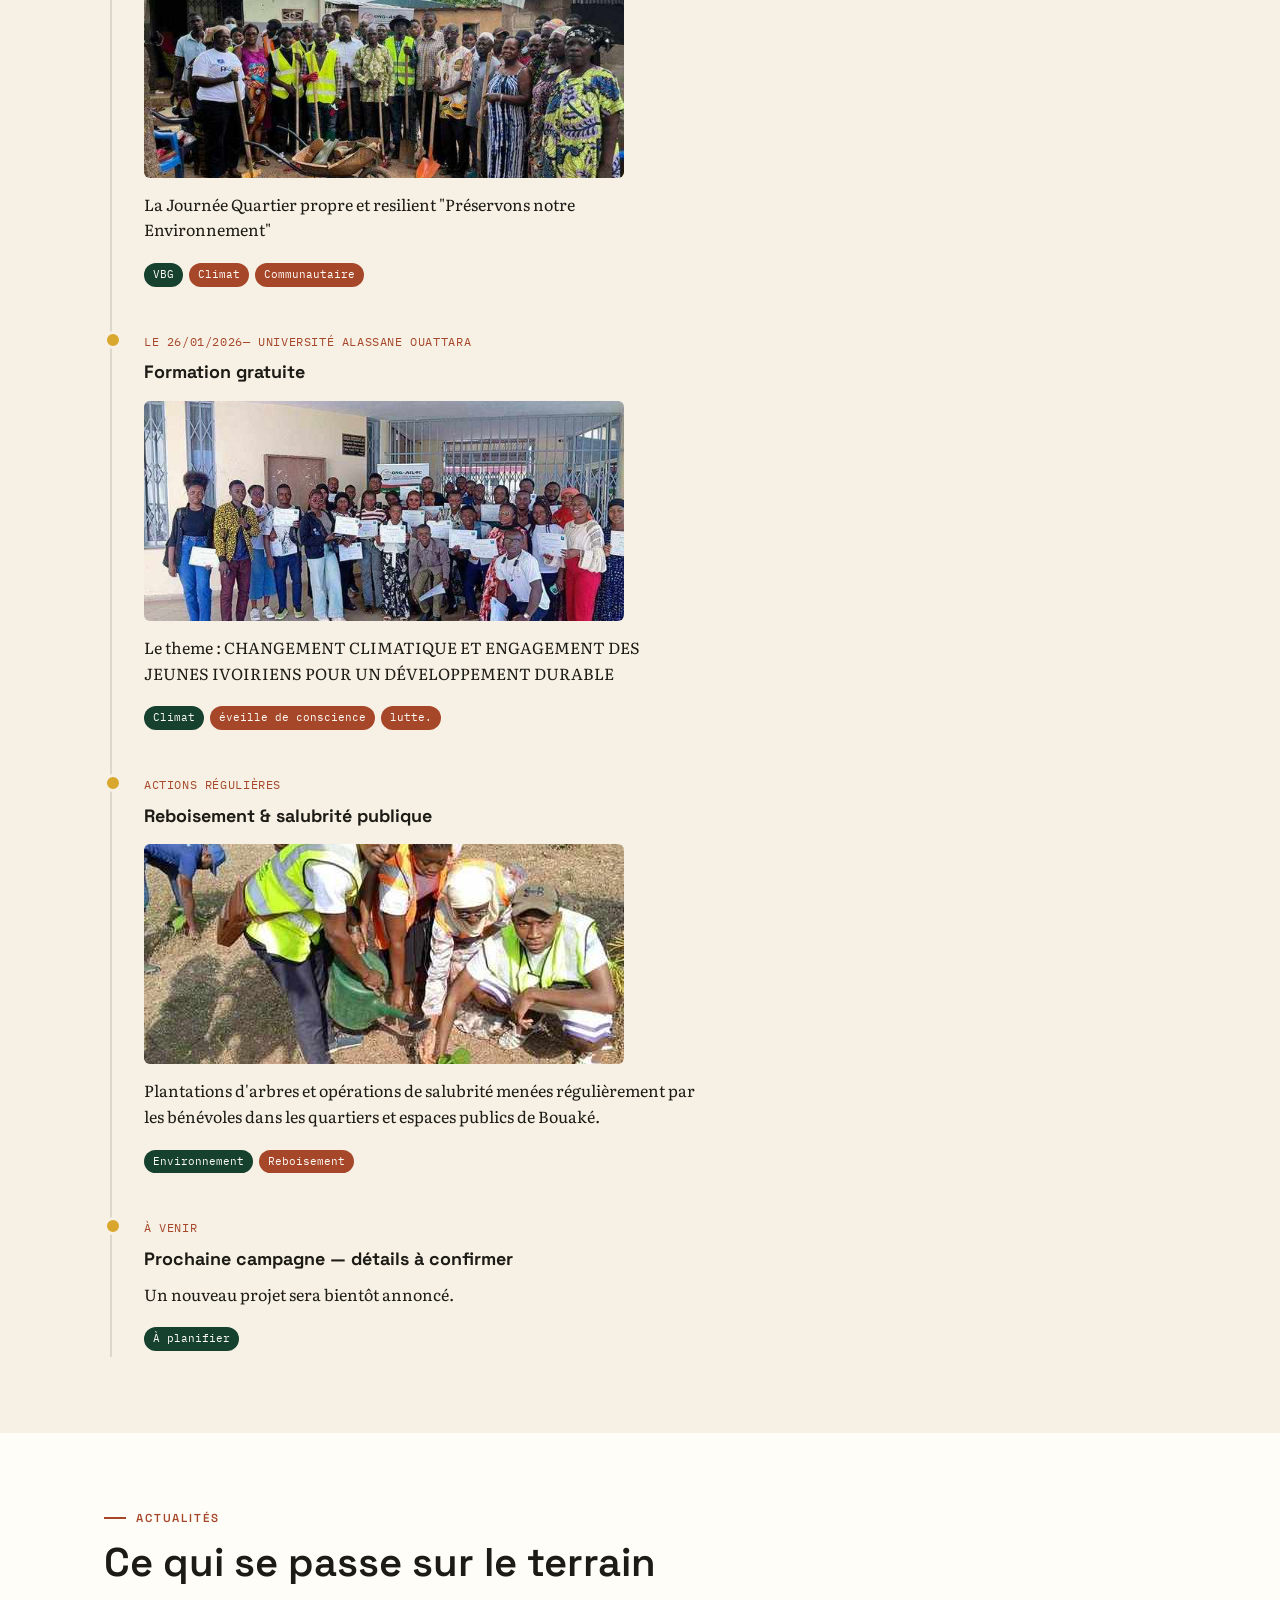
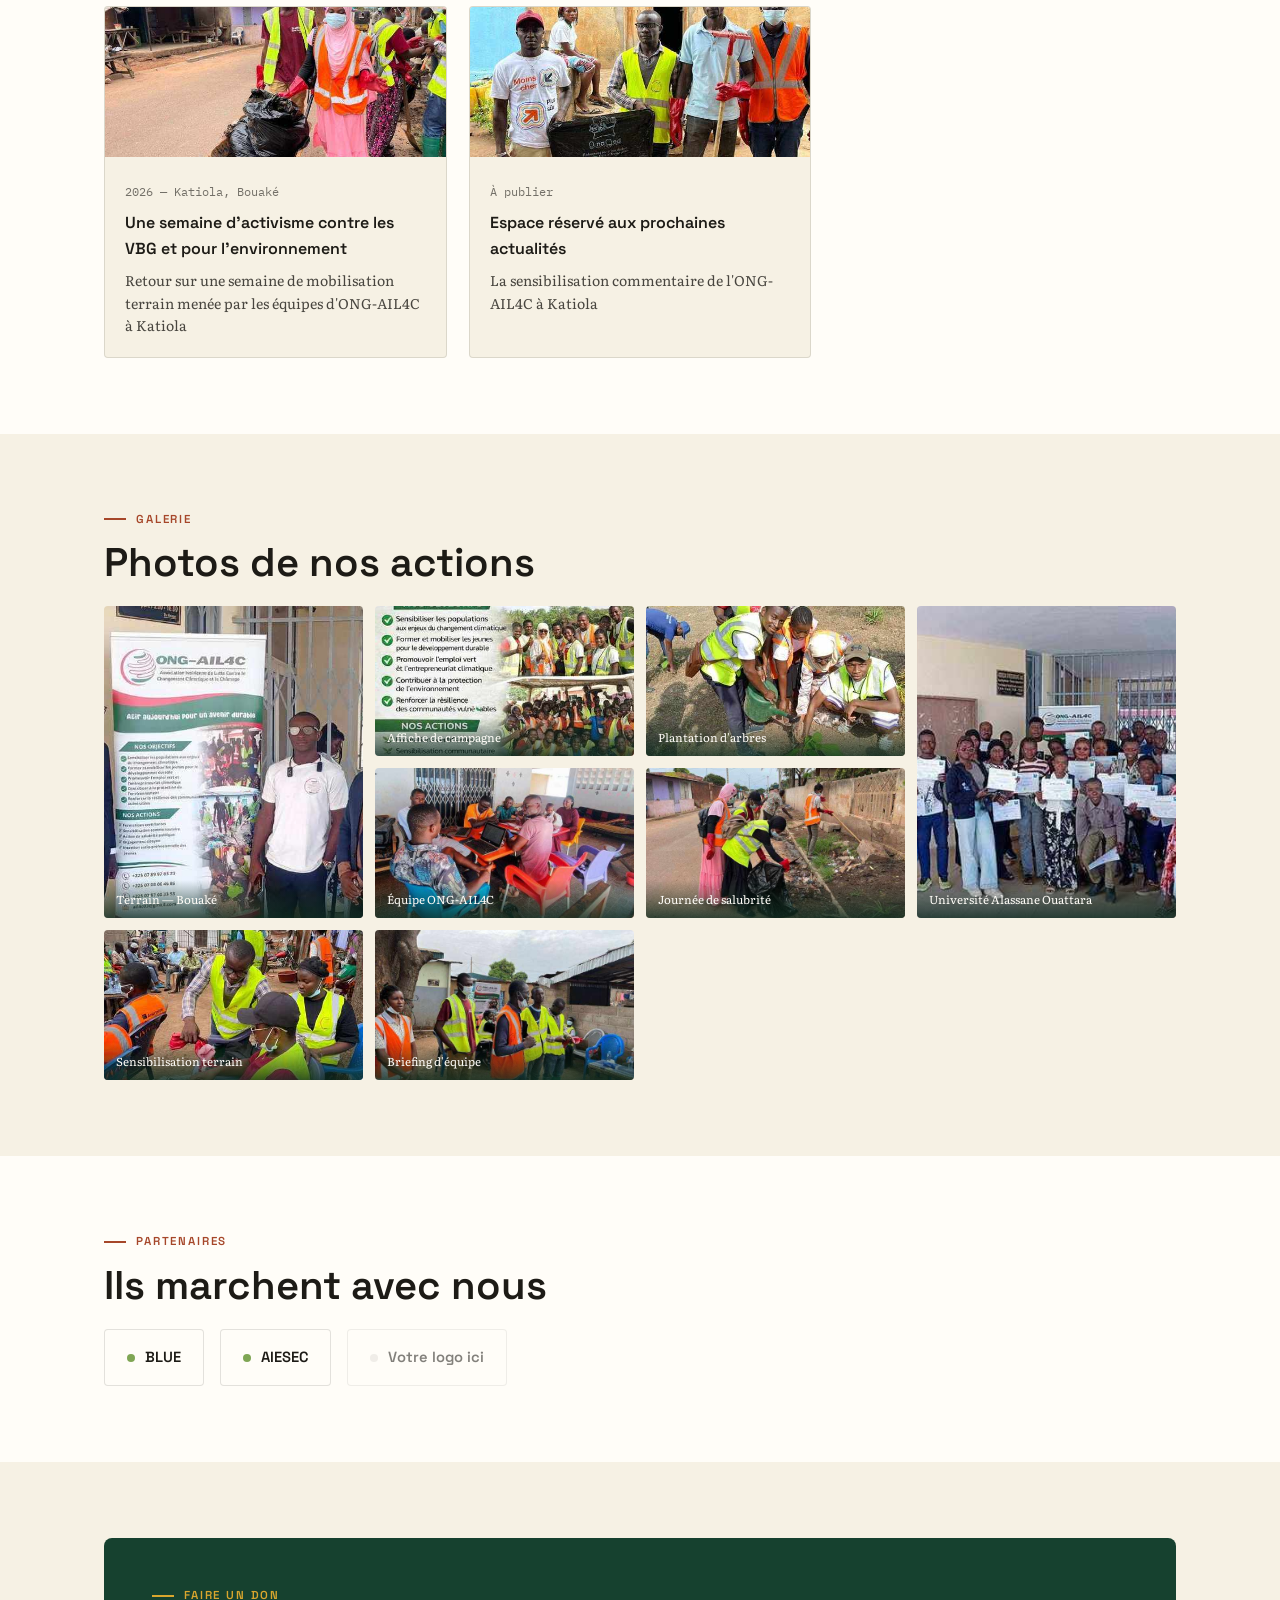
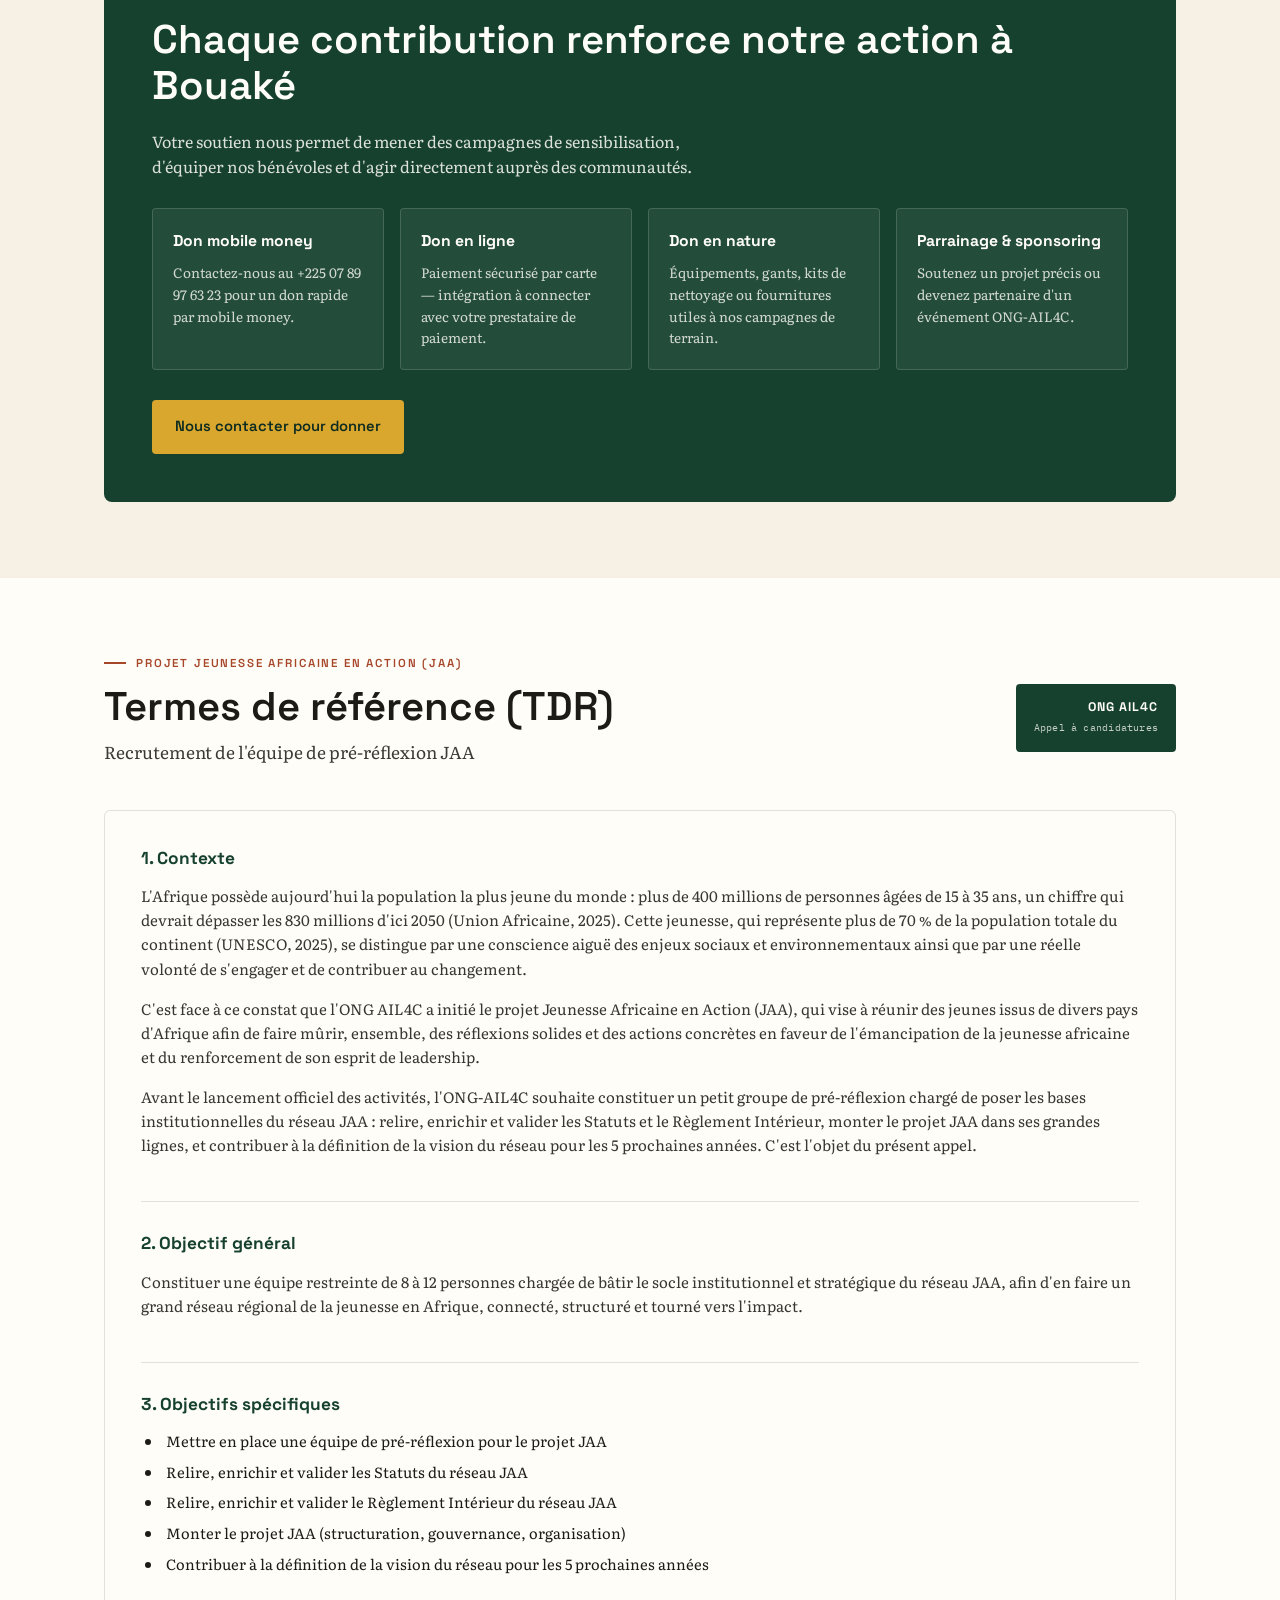
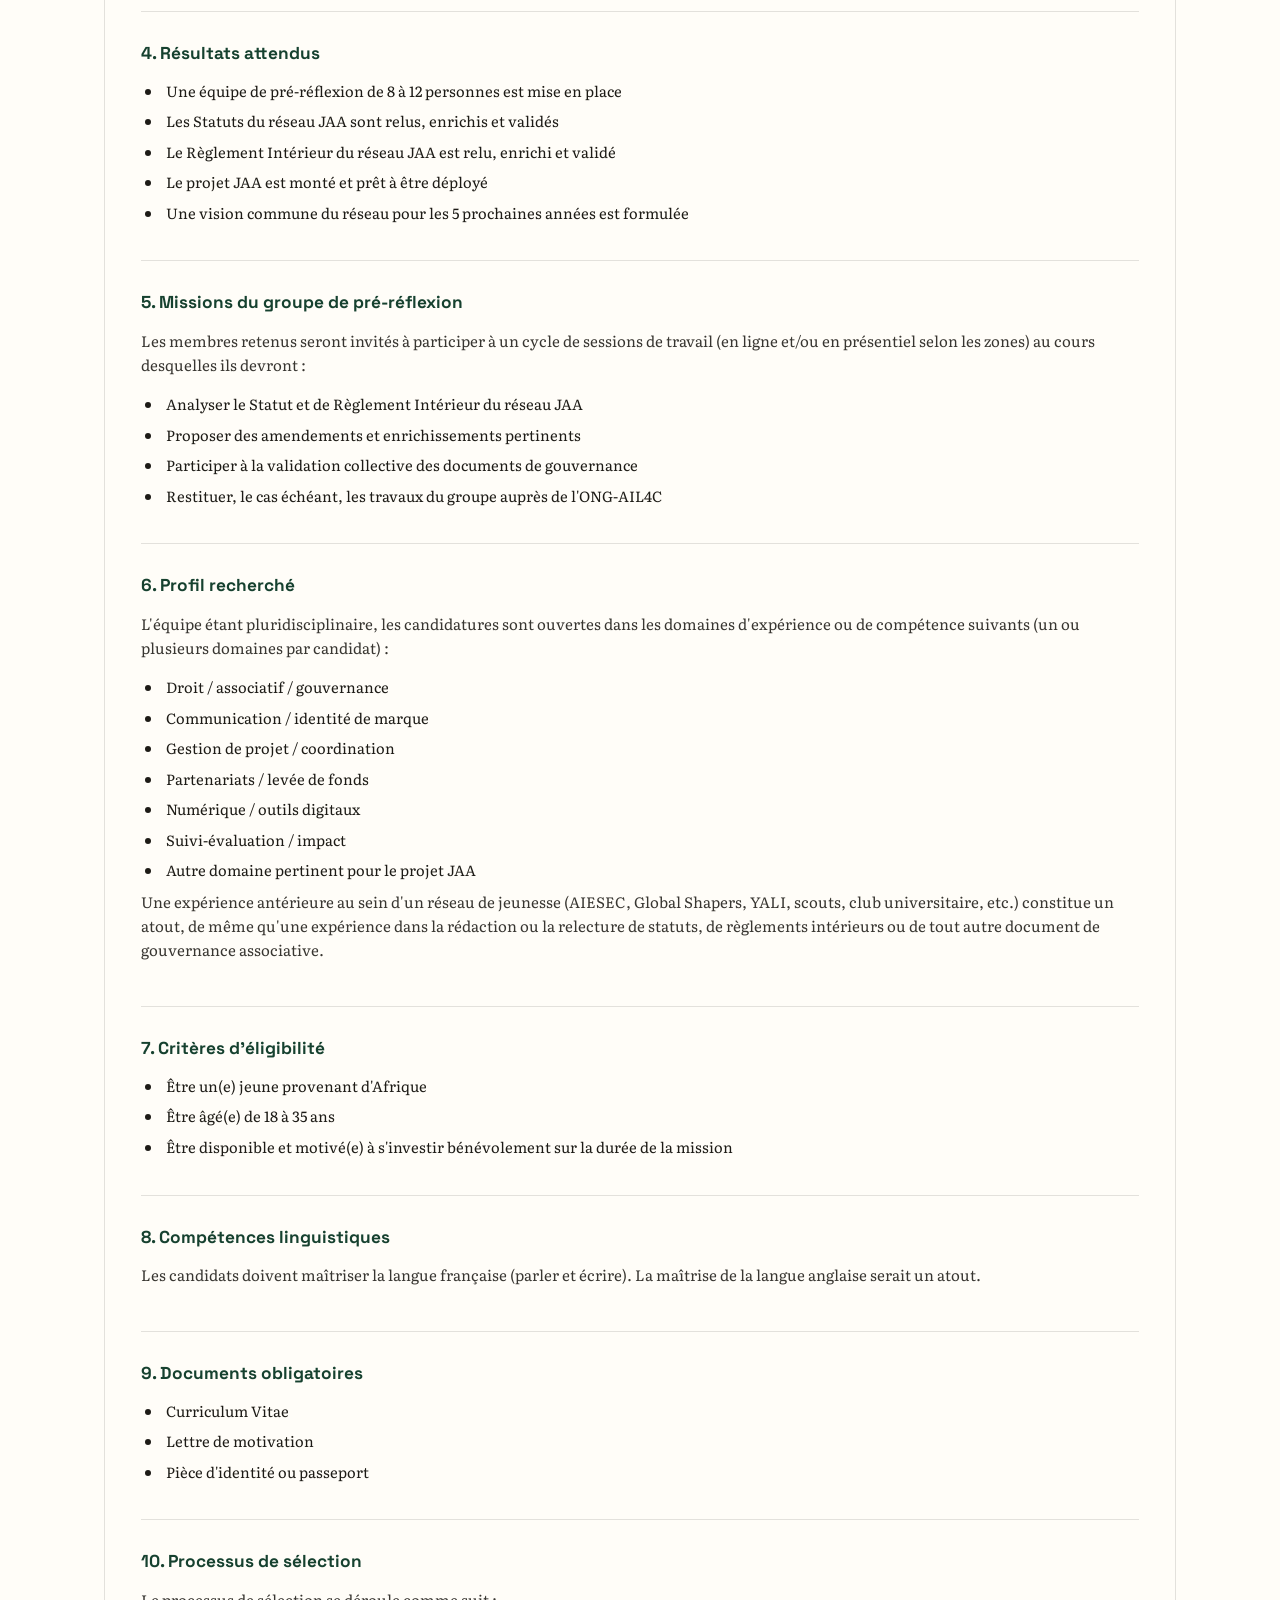
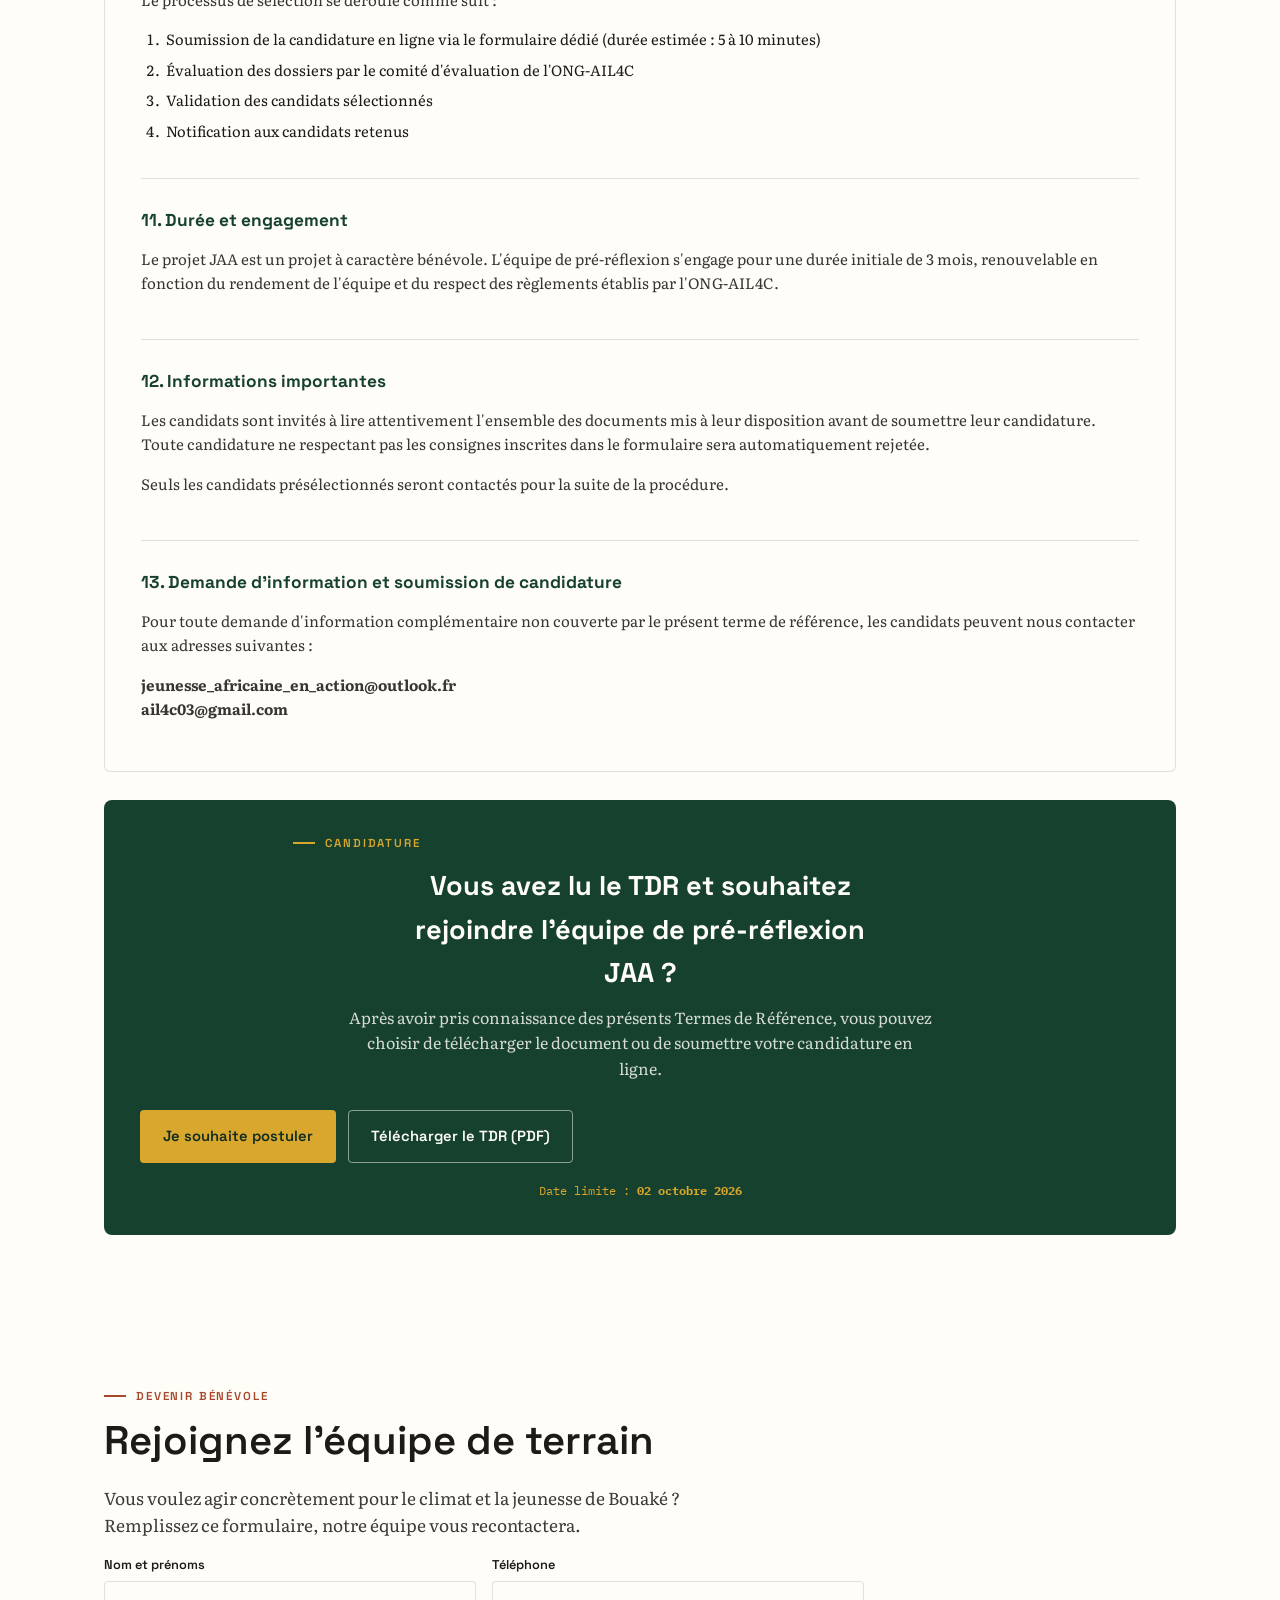
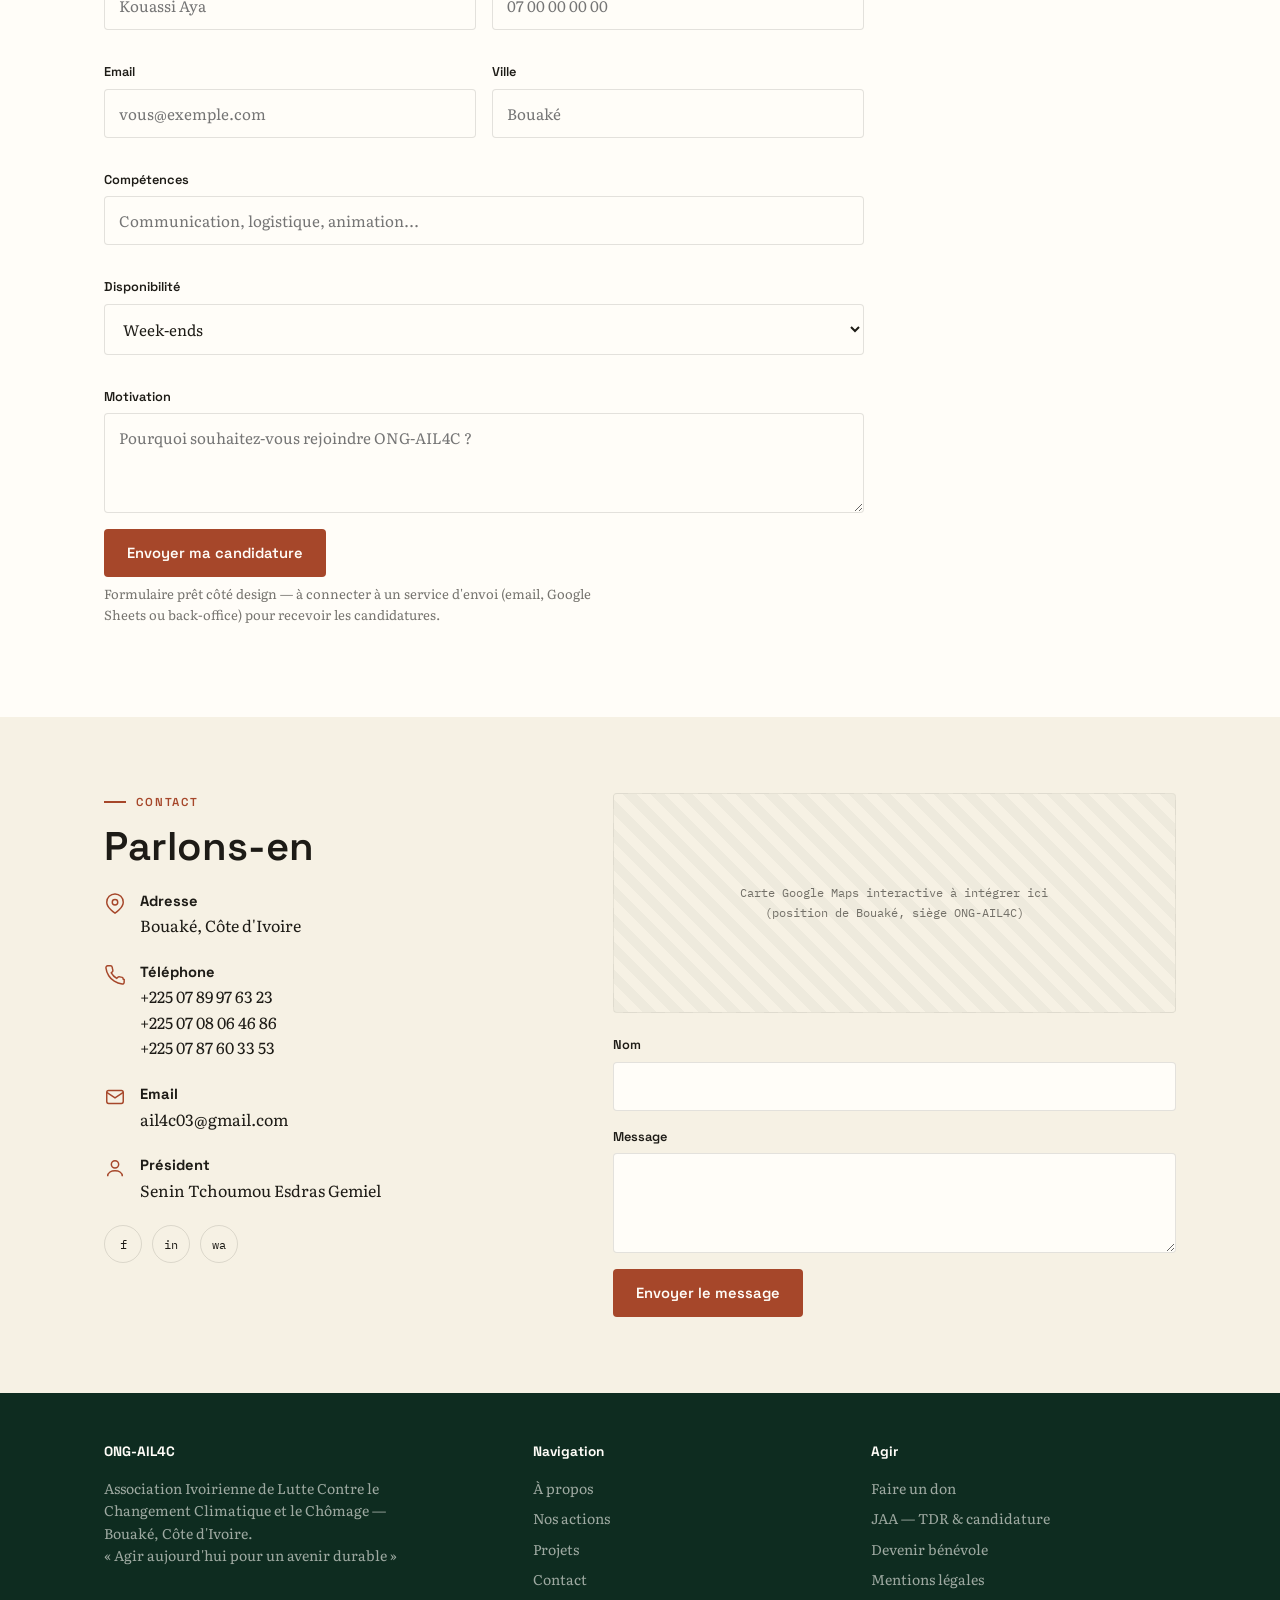
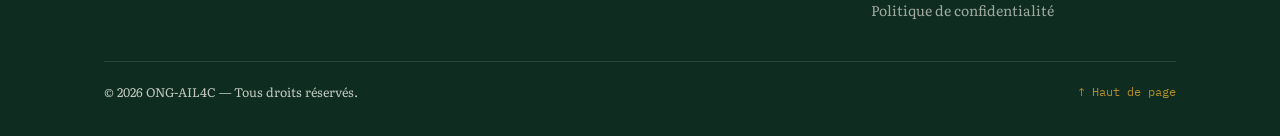
==== commit 24175549: "Add files via upload" ====
--- a/index.html
+++ b/index.html
@@ -5,16 +5,16 @@
 <meta charset="UTF-8">
 <meta name="viewport" content="width=device-width, initial-scale=1.0">
 <title>ONG-AIL4C — Association Ivoirienne de Lutte Contre le Changement Climatique et le Chômage</title>
-<meta name="description" content="ONG-AIL4C agit à Bouaké pour le climat, l'emploi vert des jeunes, la lutte contre les VBG et la santé de la reproduction.">
+<meta name="description" content="ONG AIL4C en Côte d'Ivoire : actions pour le climat, la protection de l'environnement, l'emploi vert des jeunes, la lutte contre les VBG et la santé reproductive.">
 <link rel="preconnect" href="https://fonts.googleapis.com">
 <link rel="preconnect" href="https://fonts.gstatic.com" crossorigin>
 <link href="https://fonts.googleapis.com/css2?family=Space+Grotesk:wght@400;500;600;700&family=Literata:ital,opsz,wght@0,18..144,400;0,18..144,500;0,18..144,600;1,18..144,400&family=IBM+Plex+Mono:wght@400;500&display=swap" rel="stylesheet">
-<link rel="stylesheet" href="style.css">
+<link rel="stylesheet" href="style.css?v=4">
 </head>
 <body>
 <div id="app" style="min-height:100vh;display:flex;align-items:center;justify-content:center;font-family:sans-serif;color:#16412F;">Chargement du site…</div>
 
-<script src="site-template.js"></script>
+<script src="site-template.js?v=4"></script>
 <script>
   fetch('content.json?v=' + Date.now())
     .then(r => r.json())
--- a/style.css
+++ b/style.css
@@ -186,6 +186,32 @@
 .give-opt h4{margin:0 0 8px; font-size:.98rem; font-family:'Space Grotesk',sans-serif;}
 .give-opt p{font-size:.85rem; opacity:.8; margin:0;}
 
+/* TDR JAA */
+.tdr-header{display:flex;justify-content:space-between;gap:28px;align-items:flex-start;margin-bottom:28px;}
+.tdr-header h2{margin-bottom:8px;}
+.tdr-badge{flex:0 0 auto;background:var(--forest);color:var(--paper);padding:14px 18px;border-radius:var(--radius);font-family:'Space Grotesk',sans-serif;font-size:.78rem;font-weight:700;text-transform:uppercase;letter-spacing:.08em;text-align:right;}
+.tdr-badge span{font-family:'IBM Plex Mono',monospace;font-size:.65rem;font-weight:400;letter-spacing:.02em;opacity:.75;text-transform:none;}
+.tdr-document{background:var(--paper);border:1px solid var(--line);border-radius:6px;padding:34px 36px;}
+.tdr-part{padding:0 0 28px;margin:0 0 28px;border-bottom:1px solid var(--line);}
+.tdr-part:last-child{border-bottom:0;margin-bottom:0;padding-bottom:0;}
+.tdr-part h3{font-size:1.08rem;margin:0 0 12px;color:var(--forest);}
+.tdr-part p{font-size:.94rem;opacity:.88;max-width:none;}
+.tdr-part ul,.tdr-part ol{margin:0;padding-left:22px;max-width:78ch;}
+.tdr-part li{font-size:.92rem;margin:7px 0;padding-left:3px;}
+.tdr-apply{margin-top:28px;background:var(--forest);color:var(--paper);border-radius:8px;padding:34px 36px;text-align:center;}
+.tdr-apply .eyebrow{justify-content:center;color:var(--gold);}
+.tdr-apply .eyebrow::before{background:var(--gold);}
+.tdr-apply h3{font-family:'Space Grotesk',sans-serif;font-size:clamp(1.25rem,2.5vw,1.7rem);margin:0 auto 10px;max-width:28ch;}
+.tdr-apply p:not(.eyebrow){margin:0 auto 20px;color:rgba(255,253,248,.82);max-width:65ch;}
+.tdr-apply .btn{margin:4px 0 18px;}
+.tdr-deadline{font-family:'IBM Plex Mono',monospace;font-size:.78rem;color:var(--gold);}
+@media (max-width:520px){
+  .tdr-header{flex-direction:column;}
+  .tdr-badge{text-align:left;}
+  .tdr-document{padding:24px 20px;}
+  .tdr-apply{padding:28px 20px;}
+}
+
 .form-grid{display:grid; grid-template-columns:1fr 1fr; gap:16px;}
 .field{display:flex; flex-direction:column; gap:6px; margin-bottom:16px;}
 .field.full{grid-column:1/-1;}
@@ -249,3 +275,43 @@
   html{scroll-behavior:auto;}
   .card,.sidenav{transition:none;}
 }
+
+/* --- JAA Flash Info : ajout uniquement, structure du site inchangée --- */
+.jaa-announcement{display:block;width:100%;margin:0;background:var(--forest);color:#fff;text-decoration:none;border-top:1px solid rgba(255,255,255,.10);border-bottom:1px solid rgba(229,181,42,.35);overflow:hidden;}
+.jaa-announcement:hover{color:#fff;}
+.jaa-flash-inner{width:100%;min-height:64px;display:flex;align-items:stretch;}
+.jaa-flash-bell{flex:0 0 68px;display:flex;align-items:center;justify-content:center;background:rgba(0,0,0,.14);color:var(--gold);border-right:1px solid rgba(229,181,42,.18);}
+.jaa-flash-bell svg{width:29px;height:29px;}
+.jaa-flash-label{flex:0 0 auto;display:flex;align-items:center;padding:0 18px;color:var(--gold);font-family:'IBM Plex Mono',monospace;font-size:.72rem;font-weight:700;letter-spacing:.13em;white-space:nowrap;}
+.jaa-flash-track{flex:1 1 auto;min-width:0;overflow:hidden;display:flex;align-items:center;position:relative;}
+.jaa-flash-marquee{display:flex;align-items:center;width:max-content;min-width:max-content;animation:jaaFlashScroll 30s linear infinite;will-change:transform;}
+.jaa-flash-group{display:flex;align-items:center;flex:0 0 auto;white-space:nowrap;padding-right:56px;}
+.jaa-flash-group span{font-size:1rem;line-height:1.2;color:rgba(255,255,255,.96);font-weight:500;}
+.jaa-flash-group span:first-child{font-weight:800;color:#fff;}
+.jaa-flash-sep{display:inline-block;margin:0 22px;color:var(--gold);font-size:1.15rem;font-weight:700;}
+.jaa-flash-btn{flex:0 0 auto;display:flex;align-items:center;justify-content:center;gap:10px;min-width:112px;padding:0 22px;background:var(--gold);color:#173d2d;font-weight:800;font-size:.95rem;white-space:nowrap;border-left:1px solid rgba(255,255,255,.14);}
+.jaa-flash-btn span{font-size:1.2em;line-height:1;}
+@keyframes jaaFlashScroll{from{transform:translateX(0)}to{transform:translateX(-50%)}}
+.jaa-announcement:hover .jaa-flash-marquee{animation-play-state:paused;}
+@media (prefers-reduced-motion:reduce){.jaa-flash-marquee{animation:none;transform:none;}}
+.tdr-actions{display:flex;flex-wrap:wrap;gap:12px;margin-top:24px;}
+.tdr-actions .btn{display:inline-flex;align-items:center;justify-content:center;}
+@media (max-width:700px){
+  .jaa-flash-inner{min-height:54px;}
+  .jaa-flash-bell{flex:0 0 52px;}
+  .jaa-flash-bell svg{width:23px;height:23px;}
+  .jaa-flash-label{padding:0 12px;font-size:.62rem;letter-spacing:.08em;}
+  .jaa-flash-group{padding-right:40px;}
+  .jaa-flash-group span{font-size:.88rem;}
+  .jaa-flash-sep{margin:0 15px;}
+  .jaa-flash-btn{min-width:78px;padding:0 12px;font-size:.8rem;}
+  .jaa-flash-btn span{font-size:1em;}
+  .tdr-actions{flex-direction:column;}
+  .tdr-actions .btn{width:100%;}
+}
+@media (max-width:430px){
+  .jaa-flash-bell{display:none;}
+  .jaa-flash-label{padding:0 9px;font-size:.57rem;}
+  .jaa-flash-btn{min-width:64px;padding:0 9px;font-size:.74rem;}
+  .jaa-flash-btn span{display:none;}
+}
